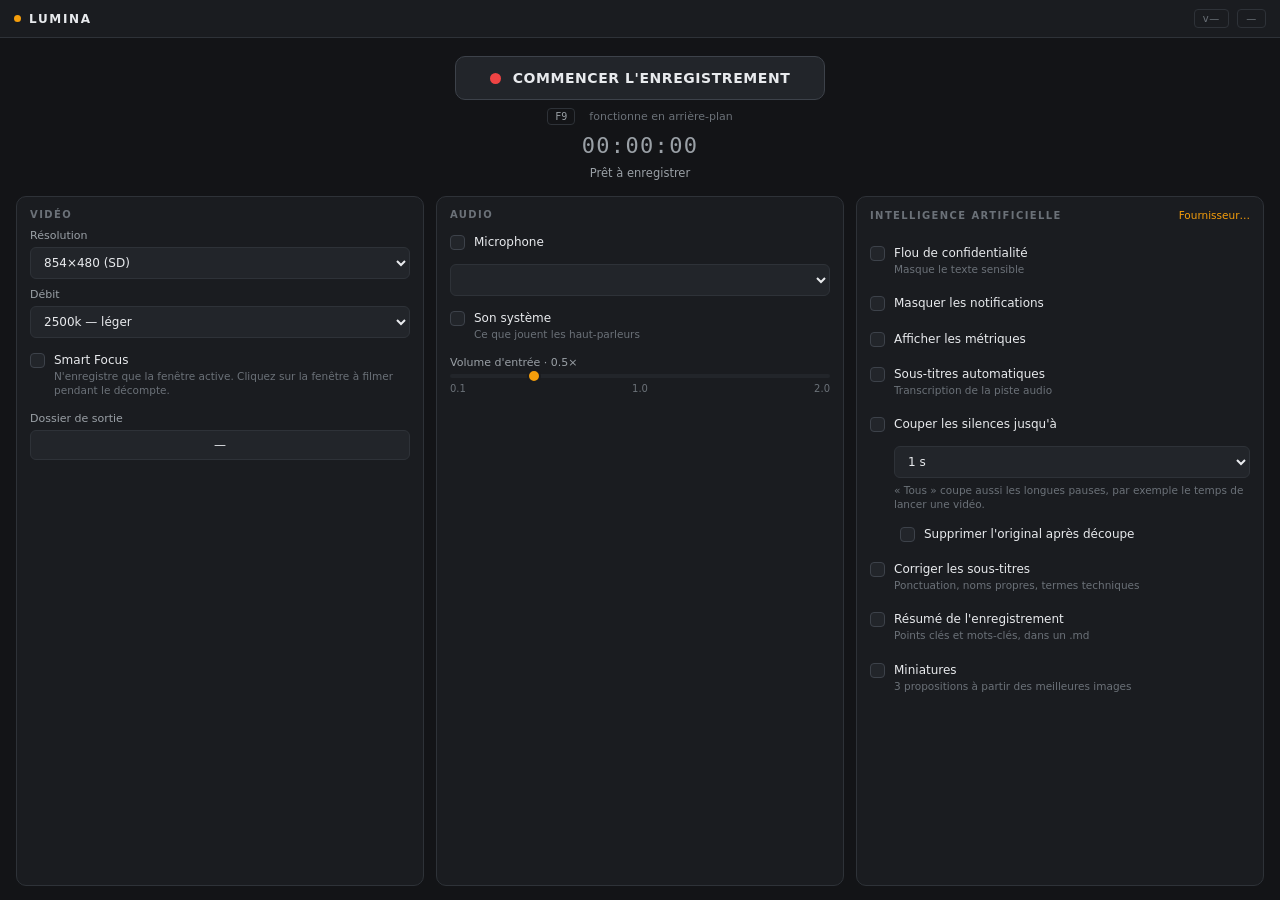
==== LuminaRecorder/src/webui/assets/index.html @ 6d6dc98b "feat: mise à jour automatique via les GitHub Releases Au démarrage, l'application interroge en arriè" ====
<!doctype html>
<html lang="fr">
<head>
<meta charset="utf-8">
<title>Lumina Recorder</title>
<link rel="stylesheet" href="style.css">
</head>
<body data-state="idle">

<!-- Fond animé : inspiré d'AeroShards, rendu en Canvas 2D. Gelé pendant
     l'enregistrement pour ne pas voler de cycles à la capture. -->
<canvas class="backdrop" id="backdrop" aria-hidden="true"></canvas>

<!-- Widget d'enregistrement : seule chose visible pendant la capture.
     Composition reprise de assets/Records_examples/record.webp —
     durée dominante, taille du fichier, format, arrêt, forme d'onde. -->
<div class="widget">
  <div class="widget-top">
    <span class="widget-state"><span class="dot"></span><span id="widget-label">Enregistrement</span></span>
    <span class="widget-size" id="widget-size">0 Mo</span>
  </div>

  <div class="widget-time">
    <span id="widget-timer">00:00</span><sup id="widget-hours"></sup>
  </div>

  <div class="widget-bottom">
    <span class="widget-format" id="widget-format">MP4</span>
    <div class="widget-actions">
      <button id="widget-stop" title="Arrêter (F9)" aria-label="Arrêter">
        <svg width="13" height="13" viewBox="0 0 12 12"><rect x="1.5" y="1.5" width="9" height="9" rx="1.5" fill="currentColor"/></svg>
      </button>
    </div>
  </div>

  <canvas class="widget-wave" id="widget-wave" width="600" height="72"></canvas>

  <!-- Décompte : recouvre le widget avant le début réel de la capture -->
  <div class="countdown" id="countdown"><span id="countdown-value">3</span></div>
</div>

<!-- La fenêtre garde sa barre de titre Windows (déplacement,
     redimensionnement, ancrage) : cet en-tête ne duplique pas ses
     boutons, il identifie seulement l'application. -->
<header class="titlebar">
  <div class="brand"><span class="brand-dot"></span>LUMINA</div>
  <div class="titlebar-spacer"></div>
  <!-- Version : simple mention en temps normal, pastille de mise à
       jour cliquable quand une release plus récente est publiée -->
  <button class="version-tag" id="version-tag" title="Version installée">v—</button>
  <span class="profile-tag" id="profile">—</span>
</header>

<section class="stage">
  <button class="record-btn" id="record">
    <span class="dot"></span>
    <span id="record-label">COMMENCER L'ENREGISTREMENT</span>
  </button>
  <div class="meta">
    <span class="hotkey-badge" id="hotkey">F9</span>
    <span id="hotkey-note">fonctionne en arrière-plan</span>
  </div>
  <div class="timer" id="timer">00:00:00</div>
  <div class="status" id="status">Prêt à enregistrer</div>
</section>

<div class="progress-wrap">
  <div class="progress-step" id="progress-step">Traitement…</div>
  <div class="progress-track"><div class="progress-bar" id="progress-bar"></div></div>
</div>

<div class="result" id="result">
  <span style="color:var(--ok)">✓</span>
  <span class="path" id="result-path"></span>
  <button class="btn-sub" style="width:auto;padding:4px 10px" id="open-folder">Ouvrir</button>
</div>

<main class="panels">

  <section class="panel">
    <h2>Vidéo</h2>
    <div class="field">
      <label for="resolution">Résolution</label>
      <select id="resolution">
        <option value="854x480">854×480 (SD)</option>
        <option value="1280x720">1280×720 (HD)</option>
        <option value="1920x1080">1920×1080 (Full HD)</option>
        <option value="2560x1440">2560×1440 (2K)</option>
        <option value="3840x2160">3840×2160 (4K)</option>
      </select>
    </div>
    <div class="field">
      <label for="bitrate">Débit</label>
      <select id="bitrate">
        <option value="2500k">2500k — léger</option>
        <option value="5000k">5000k — équilibré</option>
        <option value="8000k">8000k — élevé</option>
        <option value="15000k">15000k — maximal</option>
      </select>
    </div>

    <label class="check" id="wrap-smart-focus">
      <input type="checkbox" id="smart-focus">
      <span class="box"><svg viewBox="0 0 12 12"><path d="M1 6l3.5 3.5L11 2.5"/></svg></span>
      <span class="check-text">
        <span class="check-label">Smart Focus</span>
        <span class="check-hint">N'enregistre que la fenêtre active.
          Cliquez sur la fenêtre à filmer pendant le décompte.</span>
      </span>
    </label>

    <div class="field">
      <label>Dossier de sortie</label>
      <button class="btn-sub" id="folder" title="">—</button>
    </div>
  </section>

  <section class="panel">
    <h2>Audio</h2>

    <label class="check">
      <input type="checkbox" id="mic">
      <span class="box"><svg viewBox="0 0 12 12"><path d="M1 6l3.5 3.5L11 2.5"/></svg></span>
      <span class="check-text"><span class="check-label">Microphone</span></span>
    </label>

    <select id="device" aria-label="Microphone"></select>

    <label class="check" id="wrap-system-audio">
      <input type="checkbox" id="system-audio">
      <span class="box"><svg viewBox="0 0 12 12"><path d="M1 6l3.5 3.5L11 2.5"/></svg></span>
      <span class="check-text">
        <span class="check-label">Son système</span>
        <span class="check-hint">Ce que jouent les haut-parleurs</span>
      </span>
    </label>

    <div class="field">
      <label for="gain">Volume d'entrée · <span id="gain-value">0.5</span>×</label>
      <input type="range" id="gain" min="0.1" max="2" step="0.1" value="0.5">
      <div class="range-row"><span>0.1</span><span>1.0</span><span>2.0</span></div>
    </div>
  </section>

  <section class="panel">
    <div class="panel-head">
      <h2>Intelligence artificielle</h2>
      <button class="link-btn" id="open-ai-config">Fournisseur…</button>
    </div>
    <div class="provider-line" id="provider-line"></div>

    <label class="check" id="wrap-privacy_blur">
      <input type="checkbox" id="privacy_blur">
      <span class="box"><svg viewBox="0 0 12 12"><path d="M1 6l3.5 3.5L11 2.5"/></svg></span>
      <span class="check-text">
        <span class="check-label">Flou de confidentialité</span>
        <span class="check-hint" id="hint-privacy_blur">Masque le texte sensible</span>
      </span>
    </label>

    <label class="check">
      <input type="checkbox" id="clean_canvas">
      <span class="box"><svg viewBox="0 0 12 12"><path d="M1 6l3.5 3.5L11 2.5"/></svg></span>
      <span class="check-text">
        <span class="check-label">Masquer les notifications</span>
      </span>
    </label>

    <label class="check">
      <input type="checkbox" id="overlay">
      <span class="box"><svg viewBox="0 0 12 12"><path d="M1 6l3.5 3.5L11 2.5"/></svg></span>
      <span class="check-text">
        <span class="check-label">Afficher les métriques</span>
      </span>
    </label>

    <label class="check" id="wrap-subtitles">
      <input type="checkbox" id="subtitles">
      <span class="box"><svg viewBox="0 0 12 12"><path d="M1 6l3.5 3.5L11 2.5"/></svg></span>
      <span class="check-text">
        <span class="check-label">Sous-titres automatiques</span>
        <span class="check-hint" id="hint-subtitles">Transcription de la piste audio</span>
      </span>
    </label>

    <label class="check">
      <input type="checkbox" id="magic_cut">
      <span class="box"><svg viewBox="0 0 12 12"><path d="M1 6l3.5 3.5L11 2.5"/></svg></span>
      <span class="check-text">
        <span class="check-label">Couper les silences jusqu'à</span>
      </span>
    </label>

    <div class="indent field">
      <select id="magic_cut_max">
        <option>1 s</option><option>2 s</option><option>3 s</option>
        <option>5 s</option><option>10 s</option><option>30 s</option>
        <option>Tous</option>
      </select>
      <span class="check-hint">« Tous » coupe aussi les longues pauses,
        par exemple le temps de lancer une vidéo.</span>
    </div>

    <label class="check indent">
      <input type="checkbox" id="delete_original">
      <span class="box"><svg viewBox="0 0 12 12"><path d="M1 6l3.5 3.5L11 2.5"/></svg></span>
      <span class="check-text">
        <span class="check-label">Supprimer l'original après découpe</span>
      </span>
    </label>

    <label class="check" id="wrap-subtitle_fix">
      <input type="checkbox" id="subtitle_fix">
      <span class="box"><svg viewBox="0 0 12 12"><path d="M1 6l3.5 3.5L11 2.5"/></svg></span>
      <span class="check-text">
        <span class="check-label">Corriger les sous-titres</span>
        <span class="check-hint" id="hint-subtitle_fix">Ponctuation, noms propres, termes techniques</span>
      </span>
    </label>

    <label class="check" id="wrap-summary">
      <input type="checkbox" id="summary">
      <span class="box"><svg viewBox="0 0 12 12"><path d="M1 6l3.5 3.5L11 2.5"/></svg></span>
      <span class="check-text">
        <span class="check-label">Résumé de l'enregistrement</span>
        <span class="check-hint" id="hint-summary">Points clés et mots-clés, dans un .md</span>
      </span>
    </label>

    <label class="check">
      <input type="checkbox" id="thumbnails">
      <span class="box"><svg viewBox="0 0 12 12"><path d="M1 6l3.5 3.5L11 2.5"/></svg></span>
      <span class="check-text">
        <span class="check-label">Miniatures</span>
        <span class="check-hint">3 propositions à partir des meilleures images</span>
      </span>
    </label>
  </section>

</main>

<!-- Configuration du fournisseur IA -->
<div class="modal" id="ai-modal" hidden>
  <div class="modal-card">
    <div class="modal-head">
      <h3>Fournisseur d'intelligence artificielle</h3>
      <button class="modal-close" id="ai-close" aria-label="Fermer">✕</button>
    </div>

    <p class="modal-note" id="ai-privacy"></p>

    <div class="field">
      <label for="ai-provider">Fournisseur</label>
      <select id="ai-provider"></select>
    </div>

    <div class="field">
      <label for="ai-model">Modèle</label>
      <input type="text" id="ai-model" spellcheck="false" autocomplete="off">
      <span class="check-hint" id="ai-model-hint"></span>
    </div>

    <div class="field" id="ai-key-field">
      <label for="ai-key">Clé API</label>
      <input type="password" id="ai-key" spellcheck="false"
             autocomplete="off" placeholder="Collez votre clé">
      <span class="check-hint">Enregistrée dans le gestionnaire
        d'identifiants Windows, jamais dans un fichier.</span>
    </div>

    <div class="modal-actions">
      <span class="modal-status" id="ai-status"></span>
      <button class="btn-sub" id="ai-test">Tester</button>
      <button class="btn-primary" id="ai-save">Enregistrer</button>
    </div>
  </div>
</div>

<!-- Mise à jour disponible -->
<div class="modal" id="update-modal" hidden>
  <div class="modal-card">
    <div class="modal-head">
      <h3>Mise à jour <span id="update-version"></span></h3>
      <button class="modal-close" id="update-close" aria-label="Fermer">✕</button>
    </div>

    <p class="modal-note">Une nouvelle version de Lumina est disponible.
      Vos réglages et vos clés API seront conservés.</p>

    <div class="update-notes" id="update-notes" hidden></div>

    <div class="update-progress" id="update-progress" hidden>
      <div class="update-progress-track">
        <div class="update-progress-bar" id="update-progress-bar"></div>
      </div>
      <span class="update-progress-label" id="update-progress-label">0 %</span>
    </div>

    <div class="modal-actions">
      <span class="modal-status" id="update-status"></span>
      <button class="btn-sub" id="update-later">Plus tard</button>
      <button class="btn-primary" id="update-install">
        Installer <span id="update-size"></span>
      </button>
    </div>
  </div>
</div>

<script type="module" src="app.js"></script>
</body>
</html>
---- LuminaRecorder/src/webui/assets/style.css ----
/* Lumina Recorder — direction « studio professionnel sombre »
 *
 * Référence : DaVinci Resolve, Ableton Live. Un gris neutre et un seul
 * accent chaud, parce que l'application s'ouvre tous les jours : un
 * thème saturé fatigue là où un gris reste lisible.
 *
 * Contrainte de composition : l'écran cible fait 1366×768. Dense sans
 * être serré — pas de grands vides façon page d'accueil.
 */

:root {
  --bg-base: #131417;
  --bg-panel: #1A1C20;
  --bg-elevated: #22252A;
  --bg-hover: #2A2E34;
  --border: #2E3238;
  --border-bright: #3D424A;

  --text: #E8EAED;
  --text-dim: #9AA0A6;
  --text-faint: #6B7178;

  --accent: #F59E0B;
  --accent-soft: rgba(245, 158, 11, 0.14);
  --rec: #EF4444;
  --rec-soft: rgba(239, 68, 68, 0.16);
  --ok: #34D399;

  --radius: 10px;
  --radius-sm: 6px;
  --ease: cubic-bezier(0.4, 0, 0.2, 1);

  /* Police variable si présente, sinon repli système. Rien n'est
   * téléchargé : l'application doit fonctionner hors ligne. */
  --font: "Inter", "Segoe UI Variable Text", "Segoe UI", system-ui, sans-serif;
}

* { box-sizing: border-box; margin: 0; padding: 0; }

html, body {
  height: 100%;
  background: var(--bg-base);
  color: var(--text);
  font-family: var(--font);
  font-size: 13px;
  overflow: hidden;
  /* Une interface applicative ne se sélectionne pas au glissement */
  user-select: none;
  -webkit-user-select: none;
}

body {
  display: flex;
  flex-direction: column;
}

/* ---------- Fond animé ---------- */

.backdrop {
  position: fixed;
  inset: 0;
  width: 100%;
  height: 100%;
  z-index: 0;
  pointer-events: none;   /* ne doit jamais intercepter un clic */
}

/* Tout le contenu passe devant le fond */
.titlebar, .stage, .panels, .progress-wrap, .result {
  position: relative;
  z-index: 1;
}

/* Le widget d'enregistrement occupe toute la fenêtre : pas de fond
 * animé derrière, il serait invisible et coûterait des cycles pendant
 * la capture */
body.compact .backdrop { display: none; }

/* ---------- Barre de titre ---------- */

.titlebar {
  height: 38px;
  flex: none;
  display: flex;
  align-items: center;
  padding: 0 6px 0 14px;
  background: var(--bg-panel);
  border-bottom: 1px solid var(--border);
}

.brand {
  display: flex;
  align-items: center;
  gap: 8px;
  font-weight: 600;
  letter-spacing: 0.14em;
  font-size: 12px;
}

.brand-dot {
  width: 7px; height: 7px;
  border-radius: 50%;
  background: var(--accent);
}

.titlebar-spacer { flex: 1; }

.profile-tag {
  font-size: 10px;
  letter-spacing: 0.08em;
  color: var(--text-faint);
  padding: 3px 8px;
  border: 1px solid var(--border);
  border-radius: 4px;
  margin-right: 8px;
}

/* Version installée : simple mention. Quand une mise à jour est
   publiée, la pastille prend l'accent ambre et respire doucement —
   assez pour attirer l'œil, jamais au point de gêner. */
.version-tag {
  font-size: 10px;
  letter-spacing: 0.08em;
  color: var(--text-faint);
  padding: 3px 8px;
  border: 1px solid var(--border);
  border-radius: 4px;
  margin-right: 8px;
  background: none;
  font-family: inherit;
  cursor: default;
  transition: color 200ms var(--ease), border-color 200ms var(--ease),
              background 200ms var(--ease);
}

.version-tag.has-update {
  color: #0D0E11;
  background: var(--accent);
  border-color: var(--accent);
  font-weight: 600;
  cursor: pointer;
  animation: update-breathe 2.6s var(--ease) infinite;
}

.version-tag.has-update:hover {
  animation: none;
  filter: brightness(1.12);
}

@keyframes update-breathe {
  0%, 100% { box-shadow: 0 0 0 0 rgba(245, 158, 11, 0.35); }
  50%      { box-shadow: 0 0 0 5px rgba(245, 158, 11, 0); }
}

@media (prefers-reduced-motion: reduce) {
  .version-tag.has-update { animation: none; }
}

/* ---------- Boîte de dialogue de mise à jour ---------- */

/* Notes de version : bloc défilant, jamais plus d'un tiers d'écran */
.update-notes {
  margin: 10px 0 2px;
  padding: 10px 12px;
  max-height: 32vh;
  overflow-y: auto;
  font-size: 12px;
  line-height: 1.55;
  color: var(--text-dim);
  white-space: pre-wrap;
  background: rgba(255, 255, 255, 0.03);
  border: 1px solid var(--border);
  border-radius: 8px;
}

.update-progress {
  display: flex;
  align-items: center;
  gap: 10px;
  margin-top: 12px;
}

.update-progress-track {
  flex: 1;
  height: 6px;
  border-radius: 3px;
  background: rgba(255, 255, 255, 0.07);
  overflow: hidden;
}

.update-progress-bar {
  height: 100%;
  width: 0%;
  border-radius: 3px;
  background: var(--accent);
  transition: width 300ms var(--ease);
}

.update-progress-label {
  font-size: 11px;
  font-variant-numeric: tabular-nums;
  color: var(--text-dim);
  min-width: 38px;
  text-align: right;
}

/* ---------- Zone principale ---------- */

.stage {
  flex: none;
  display: grid;
  place-items: center;
  gap: 8px;
  padding: 18px 0 14px;
}

.record-btn {
  position: relative;
  display: flex;
  align-items: center;
  gap: 12px;
  padding: 13px 34px;
  background: var(--bg-elevated);
  border: 1px solid var(--border-bright);
  border-radius: var(--radius);
  color: var(--text);
  font-family: inherit;
  font-size: 14px;
  font-weight: 600;
  letter-spacing: 0.04em;
  cursor: pointer;
  /* transform et opacity uniquement : animer width/height forcerait un
   * recalcul de mise en page à chaque image */
  transition: transform 150ms var(--ease),
              background 150ms var(--ease),
              border-color 150ms var(--ease),
              box-shadow 150ms var(--ease);
}

.record-btn:hover:not(:disabled) {
  transform: translateY(-1px);
  background: var(--bg-hover);
  border-color: var(--accent);
  box-shadow: 0 6px 22px rgba(0, 0, 0, 0.45);
}

.record-btn:active:not(:disabled) { transform: translateY(0); }

.record-btn:disabled { opacity: 0.45; cursor: default; }

.record-btn .dot {
  width: 11px; height: 11px;
  border-radius: 50%;
  background: var(--rec);
  flex: none;
}

/* Pendant l'enregistrement : pulsation lente, pas clignotante */
body[data-state="recording"] .record-btn {
  background: var(--rec-soft);
  border-color: var(--rec);
}

body[data-state="recording"] .record-btn .dot {
  animation: pulse 2s var(--ease) infinite;
}

@keyframes pulse {
  0%, 100% { opacity: 1; transform: scale(1); }
  50%      { opacity: 0.45; transform: scale(0.82); }
}

body[data-state="pending"] .record-btn {
  border-color: var(--accent);
  background: var(--accent-soft);
}

.meta {
  display: flex;
  align-items: center;
  gap: 14px;
  color: var(--text-faint);
  font-size: 11px;
}

.hotkey-badge {
  padding: 2px 7px;
  border: 1px solid var(--border);
  border-radius: 4px;
  font-family: ui-monospace, "Cascadia Mono", Consolas, monospace;
  font-size: 10px;
  color: var(--text-dim);
}

.timer {
  font-family: ui-monospace, "Cascadia Mono", Consolas, monospace;
  font-size: 22px;
  font-weight: 300;
  letter-spacing: 0.06em;
  color: var(--text-dim);
  /* Chiffres de largeur fixe : sinon le compteur tressaute à chaque
   * seconde quand un 1 remplace un 8 */
  font-variant-numeric: tabular-nums;
  transition: color 200ms var(--ease);
}

body[data-state="recording"] .timer { color: var(--text); }

.status {
  min-height: 16px;
  font-size: 11.5px;
  color: var(--text-dim);
  text-align: center;
  padding: 0 20px;
}
.status.error { color: var(--rec); }
.status.ok { color: var(--ok); }

/* ---------- Panneaux de réglages ---------- */

.panels {
  flex: 1;
  display: grid;
  grid-template-columns: repeat(3, 1fr);
  gap: 12px;
  padding: 0 16px 14px;
  min-height: 0;
  overflow: hidden;
}

.panel {
  background: var(--bg-panel);
  border: 1px solid var(--border);
  border-radius: var(--radius);
  padding: 12px 13px;
  display: flex;
  flex-direction: column;
  gap: 9px;
  /* Chaque colonne defile pour elle-meme : sinon le panneau IA, plus
   * long que les autres, pousserait toute la grille hors de l'ecran */
  overflow-y: auto;
  min-height: 0;
  /* État de départ de l'animation d'entrée en cascade */
  opacity: 0;
  transform: translateY(10px);
  animation: rise 420ms var(--ease) forwards;
}

.panel:nth-child(1) { animation-delay: 40ms; }
.panel:nth-child(2) { animation-delay: 100ms; }
.panel:nth-child(3) { animation-delay: 160ms; }

@keyframes rise {
  to { opacity: 1; transform: translateY(0); }
}

.panel h2 {
  font-size: 10px;
  font-weight: 600;
  letter-spacing: 0.14em;
  color: var(--text-faint);
  text-transform: uppercase;
}

.field { display: flex; flex-direction: column; gap: 5px; }
.field label { font-size: 11px; color: var(--text-dim); }

select, .btn-sub {
  width: 100%;
  padding: 7px 9px;
  background: var(--bg-elevated);
  border: 1px solid var(--border);
  border-radius: var(--radius-sm);
  color: var(--text);
  font-family: inherit;
  font-size: 12px;
  cursor: pointer;
  transition: border-color 150ms var(--ease), background 150ms var(--ease);
}
select:hover, .btn-sub:hover {
  border-color: var(--border-bright);
  background: var(--bg-hover);
}
select:focus-visible, .btn-sub:focus-visible {
  outline: 2px solid var(--accent);
  outline-offset: 1px;
}
select:disabled { opacity: 0.4; cursor: default; }

/* ---------- Cases à cocher ---------- */

.check {
  display: flex;
  align-items: flex-start;
  gap: 9px;
  padding: 5px 6px;
  margin: 0 -6px;
  border-radius: var(--radius-sm);
  cursor: pointer;
  transition: background 130ms var(--ease);
}
.check:hover:not(.disabled) { background: var(--bg-elevated); }

.check.disabled { cursor: default; opacity: 0.42; }

.check input { position: absolute; opacity: 0; pointer-events: none; }

.box {
  flex: none;
  width: 15px; height: 15px;
  margin-top: 1px;
  border: 1.5px solid var(--border-bright);
  border-radius: 4px;
  background: var(--bg-elevated);
  display: grid;
  place-items: center;
  transition: background 140ms var(--ease), border-color 140ms var(--ease);
}

.box svg {
  width: 10px; height: 10px;
  stroke: var(--bg-base);
  stroke-width: 3.5;
  fill: none;
  opacity: 0;
  transform: scale(0.5);
  transition: opacity 140ms var(--ease), transform 140ms var(--ease);
}

.check input:checked + .box {
  background: var(--accent);
  border-color: var(--accent);
}
.check input:checked + .box svg { opacity: 1; transform: scale(1); }

.check-text { display: flex; flex-direction: column; gap: 1px; min-width: 0; }
.check-label { font-size: 12px; line-height: 1.35; }
.check-hint {
  font-size: 10.5px;
  color: var(--text-faint);
  line-height: 1.35;
}

.indent { margin-left: 24px; }

/* ---------- Curseur de volume ---------- */

input[type="range"] {
  width: 100%;
  height: 4px;
  appearance: none;
  background: var(--bg-elevated);
  border-radius: 2px;
  cursor: pointer;
}
input[type="range"]::-webkit-slider-thumb {
  appearance: none;
  width: 14px; height: 14px;
  border-radius: 50%;
  background: var(--accent);
  border: 2px solid var(--bg-panel);
  transition: transform 130ms var(--ease);
}
input[type="range"]:hover::-webkit-slider-thumb { transform: scale(1.2); }

.range-row {
  display: flex;
  justify-content: space-between;
  font-size: 10px;
  color: var(--text-faint);
}

/* ---------- Progression ---------- */

.progress-wrap {
  padding: 0 16px 12px;
  display: none;
  flex-direction: column;
  gap: 6px;
}
body[data-state="processing"] .progress-wrap { display: flex; }

.progress-track {
  height: 3px;
  background: var(--bg-elevated);
  border-radius: 2px;
  overflow: hidden;
}
.progress-bar {
  height: 100%;
  width: 0;
  background: var(--accent);
  border-radius: 2px;
  transition: width 300ms var(--ease);
}
.progress-step { font-size: 11px; color: var(--text-dim); }

/* ---------- Widget d'enregistrement ---------- */
/* Composition reprise de assets/Records_examples/record.webp : durée
 * dominante, taille du fichier, format, arrêt, forme d'onde en bas.
 * Une différence assumée : l'original est orange, mais le thème réserve
 * déjà le rouge à l'enregistrement et l'ambre aux actions. Garder les
 * deux codes couleur du thème plutôt qu'en introduire un troisième. */

body.compact { background: transparent; }
body.compact .titlebar,
body.compact .stage,
body.compact .panels,
body.compact .progress-wrap,
body.compact .result { display: none; }

.widget { display: none; }

body.compact .widget {
  position: relative;
  display: flex;
  flex-direction: column;
  height: 100%;
  padding: 11px 14px 0;
  background: #0D0E11;
  border: 1px solid var(--border-bright);
  border-radius: 14px;
  overflow: hidden;
}

.widget-top {
  display: flex;
  align-items: center;
  justify-content: space-between;
}

.widget-state {
  display: flex;
  align-items: center;
  gap: 7px;
  font-size: 12px;
  font-weight: 500;
  color: var(--text);
}

.widget .dot {
  width: 8px; height: 8px;
  border-radius: 50%;
  background: var(--rec);
  flex: none;
  animation: pulse 2s var(--ease) infinite;
}

.widget-size {
  padding: 2px 8px;
  border-radius: 5px;
  background: var(--rec);
  color: #fff;
  font-size: 10.5px;
  font-weight: 600;
  font-variant-numeric: tabular-nums;
}

.widget-time {
  margin-top: 1px;
  font-family: ui-monospace, "Cascadia Mono", Consolas, monospace;
  font-size: 40px;
  font-weight: 300;
  line-height: 1.06;
  letter-spacing: -0.01em;
  color: var(--text);
  font-variant-numeric: tabular-nums;
}

.widget-time sup {
  font-size: 15px;
  font-weight: 400;
  color: var(--text-dim);
  margin-left: 2px;
}

.widget-bottom {
  display: flex;
  align-items: flex-end;
  justify-content: space-between;
  margin-top: auto;
  padding-bottom: 9px;
}

.widget-format {
  font-size: 10.5px;
  font-weight: 600;
  letter-spacing: 0.1em;
  color: var(--text-faint);
}

.widget-actions { display: flex; gap: 8px; }

/* Fond sombre opaque et bordure claire : le bouton se détache de la
   bande d'onde rouge sur laquelle il repose. */
.widget-actions button {
  width: 34px; height: 34px;
  display: grid; place-items: center;
  border-radius: 50%;
  border: 1.5px solid rgba(255, 255, 255, 0.55);
  background: #0D0E11;
  color: #fff;
  cursor: pointer;
  transition: background 140ms var(--ease), border-color 140ms var(--ease),
              transform 140ms var(--ease);
}
/* Inversion au survol plutôt que passage au rouge : le bouton repose
   sur la bande rouge, il y disparaîtrait. */
.widget-actions button:hover {
  background: #fff;
  border-color: #fff;
  color: #0D0E11;
  transform: scale(1.06);
}
.widget-actions button:active { transform: scale(0.96); }

/* Forme d'onde : bande pleine en bas, comme le modèle.
   z-index 0 explicite : positionnée après .widget-bottom dans le
   document, elle recouvrait sinon le bouton d'arrêt d'un rectangle
   rouge opaque. Le clic passait (pointer-events: none) mais le bouton
   était invisible, donc introuvable. */
.widget-wave {
  position: absolute;
  z-index: 0;
  left: 10px; right: 10px; bottom: 10px;
  width: calc(100% - 20px);
  height: 36px;
  border-radius: 9px;
  background: var(--rec);
  pointer-events: none;
}

/* Le contenu du widget se pose au-dessus de la bande d'onde */
.widget-top,
.widget-time,
.widget-bottom { position: relative; z-index: 1; }

/* ---------- Décompte ---------- */

.countdown {
  position: absolute;
  inset: 0;
  display: none;
  place-items: center;
  background: #0D0E11;
  z-index: 2;
}
body[data-state="pending"] .countdown { display: grid; }

.countdown span {
  font-family: ui-monospace, "Cascadia Mono", Consolas, monospace;
  font-size: 62px;
  font-weight: 300;
  color: var(--text);
  font-variant-numeric: tabular-nums;
  /* Une pulsation par chiffre : l'animation est relancée en JS à chaque
   * changement, ce qui rend le rythme du décompte perceptible */
  animation: countdown-tick 900ms var(--ease);
}

@keyframes countdown-tick {
  0%   { opacity: 0; transform: scale(1.5); }
  22%  { opacity: 1; transform: scale(1); }
  100% { opacity: 0.75; transform: scale(1); }
}

/* ---------- Résultat ---------- */

.result {
  display: none;
  gap: 8px;
  align-items: center;
  padding: 9px 12px;
  margin: 0 16px 12px;
  background: var(--bg-panel);
  border: 1px solid var(--border);
  border-left: 2px solid var(--ok);
  border-radius: var(--radius-sm);
  font-size: 11.5px;
}
.result.visible { display: flex; }
.result .path {
  flex: 1;
  color: var(--text-dim);
  overflow: hidden;
  text-overflow: ellipsis;
  white-space: nowrap;
}

/* ---------- Configuration du fournisseur IA ---------- */

.panel-head {
  display: flex;
  align-items: baseline;
  justify-content: space-between;
  gap: 8px;
}

.link-btn {
  background: none;
  border: 0;
  padding: 0;
  color: var(--accent);
  font-family: inherit;
  font-size: 10.5px;
  cursor: pointer;
  border-bottom: 1px solid transparent;
  transition: border-color 130ms var(--ease);
}
.link-btn:hover { border-bottom-color: var(--accent); }

.provider-line {
  font-size: 10.5px;
  color: var(--text-faint);
  line-height: 1.4;
}
.provider-line .offsite { color: var(--accent); }

.modal {
  position: fixed;
  inset: 0;
  z-index: 10;
  display: grid;
  place-items: center;
  background: rgba(8, 9, 11, 0.72);
  animation: fade-in 160ms var(--ease);
}
.modal[hidden] { display: none; }

@keyframes fade-in { from { opacity: 0; } to { opacity: 1; } }

.modal-card {
  width: min(430px, calc(100vw - 40px));
  max-height: calc(100vh - 40px);
  overflow-y: auto;
  padding: 18px;
  display: flex;
  flex-direction: column;
  gap: 13px;
  background: var(--bg-panel);
  border: 1px solid var(--border-bright);
  border-radius: 12px;
  box-shadow: 0 18px 50px rgba(0, 0, 0, 0.55);
  animation: modal-rise 200ms var(--ease);
}

@keyframes modal-rise {
  from { opacity: 0; transform: translateY(12px) scale(0.98); }
  to   { opacity: 1; transform: none; }
}

.modal-head {
  display: flex;
  align-items: center;
  justify-content: space-between;
}
.modal-head h3 { font-size: 13px; font-weight: 600; }

.modal-close {
  background: none;
  border: 0;
  color: var(--text-dim);
  font-size: 13px;
  cursor: pointer;
  padding: 2px 5px;
  border-radius: 4px;
  transition: background 130ms var(--ease), color 130ms var(--ease);
}
.modal-close:hover { background: var(--bg-hover); color: var(--text); }

/* Avertissement de confidentialité : le résumé et la correction envoient
 * le contenu parlé de l'enregistrement au fournisseur choisi. */
.modal-note {
  font-size: 11px;
  line-height: 1.45;
  padding: 9px 11px;
  border-radius: var(--radius-sm);
  background: var(--bg-elevated);
  border-left: 2px solid var(--border-bright);
  color: var(--text-dim);
}
.modal-note.offsite {
  border-left-color: var(--accent);
  color: var(--text);
}
.modal-note.local { border-left-color: var(--ok); }

.modal input[type="text"],
.modal input[type="password"] {
  width: 100%;
  padding: 7px 9px;
  background: var(--bg-elevated);
  border: 1px solid var(--border);
  border-radius: var(--radius-sm);
  color: var(--text);
  font-family: ui-monospace, "Cascadia Mono", Consolas, monospace;
  font-size: 12px;
}
.modal input:focus-visible {
  outline: 2px solid var(--accent);
  outline-offset: 1px;
}

.modal-actions {
  display: flex;
  align-items: center;
  gap: 8px;
  margin-top: 2px;
}

.modal-status {
  flex: 1;
  font-size: 11px;
  color: var(--text-dim);
  min-height: 15px;
}
.modal-status.ok { color: var(--ok); }
.modal-status.error { color: var(--rec); }

.modal .btn-sub { width: auto; padding: 7px 14px; }

.btn-primary {
  padding: 7px 16px;
  background: var(--accent);
  border: 1px solid var(--accent);
  border-radius: var(--radius-sm);
  color: #17130A;
  font-family: inherit;
  font-size: 12px;
  font-weight: 600;
  cursor: pointer;
  transition: filter 140ms var(--ease), transform 140ms var(--ease);
}
.btn-primary:hover { filter: brightness(1.1); transform: translateY(-1px); }
.btn-primary:active { transform: none; }

/* ---------- Accessibilité ---------- */

/* Certains utilisateurs ont des troubles vestibulaires : l'animation
 * n'est pas une préférence esthétique pour eux. */
@media (prefers-reduced-motion: reduce) {
  *, *::before, *::after {
    animation-duration: 0.01ms !important;
    animation-iteration-count: 1 !important;
    transition-duration: 0.01ms !important;
  }
  .panel { opacity: 1; transform: none; }
}

/* ---------- Fenêtre réduite ---------- */
/* Le plancher de taille est fixé bas pour que le widget d'enregistrement
 * puisse être petit. La fenêtre pleine doit donc rester utilisable même
 * si l'utilisateur la réduit fortement : les colonnes s'empilent plutôt
 * que de se comprimer jusqu'à l'illisible. */

@media (max-width: 780px) {
  .panels { grid-template-columns: repeat(2, 1fr); }
}

@media (max-width: 520px) {
  .panels { grid-template-columns: 1fr; overflow-y: auto; }
  .panel { overflow: visible; }
  .stage { padding: 12px 0 10px; }
  .record-btn { padding: 11px 20px; font-size: 12px; }
  .timer { font-size: 18px; }
}

@media (max-height: 420px) {
  .stage { padding: 10px 0 8px; }
  .timer { font-size: 16px; }
  .meta { display: none; }
}

::-webkit-scrollbar { width: 9px; }
::-webkit-scrollbar-track { background: transparent; }
::-webkit-scrollbar-thumb {
  background: var(--border);
  border-radius: 5px;
  border: 2px solid var(--bg-base);
}
::-webkit-scrollbar-thumb:hover { background: var(--border-bright); }
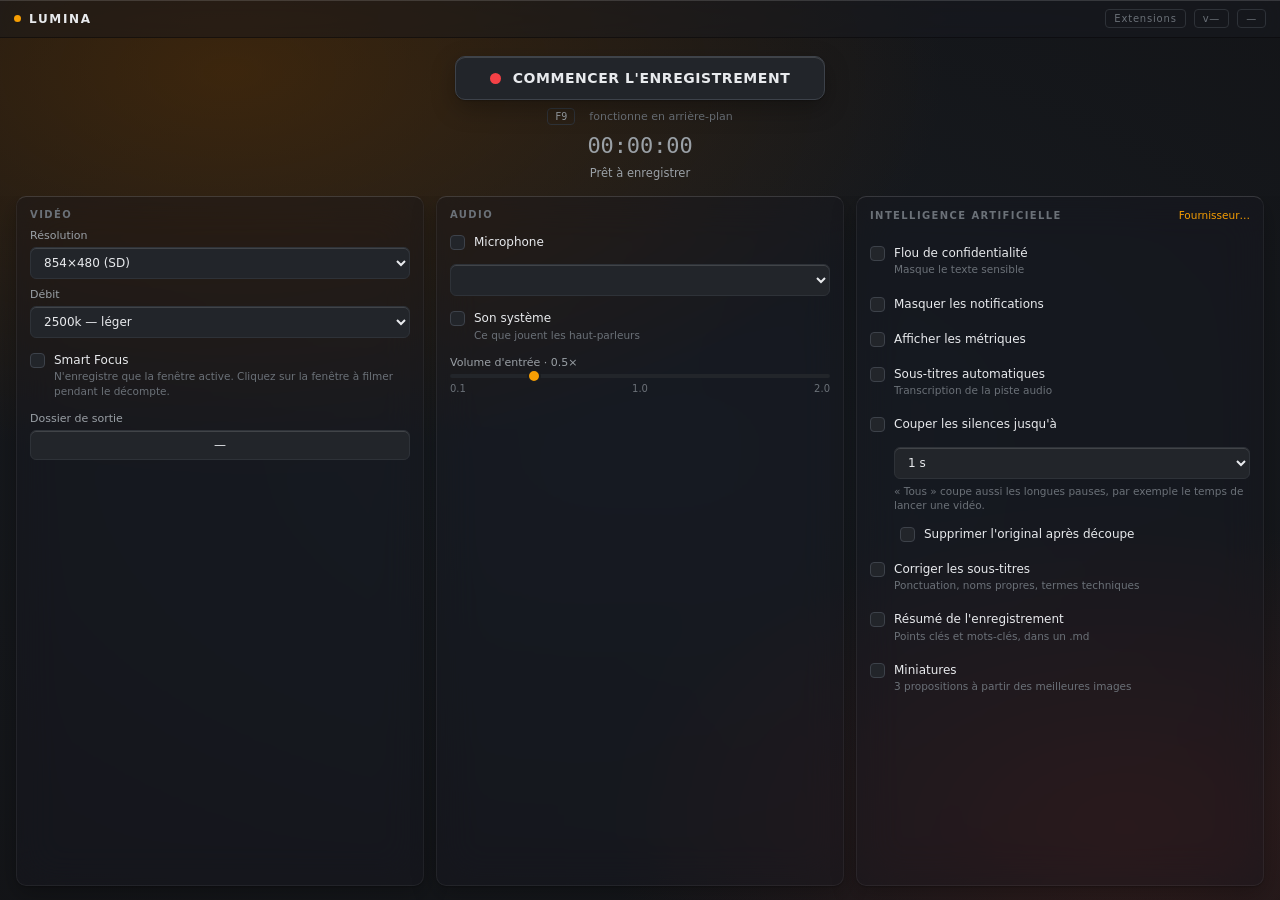
==== commit 9c089c53: "feat: panneau Extensions et activation des plugins Le pont expose get_plugins, set_plugin_actif et o" ====
--- a/LuminaRecorder/src/webui/assets/index.html
+++ b/LuminaRecorder/src/webui/assets/index.html
@@ -47,6 +47,7 @@
   <div class="titlebar-spacer"></div>
   <!-- Version : simple mention en temps normal, pastille de mise à
        jour cliquable quand une release plus récente est publiée -->
+  <button class="titlebar-action" id="open-plugins" title="Extensions et plugins">Extensions</button>
   <button class="version-tag" id="version-tag" title="Version installée">v—</button>
   <span class="profile-tag" id="profile">—</span>
 </header>
@@ -306,6 +307,28 @@
   </div>
 </div>
 
+<!-- Extensions et plugins -->
+<div class="modal" id="plugins-modal" hidden>
+  <div class="modal-card">
+    <div class="modal-head">
+      <h3>Extensions</h3>
+      <button class="modal-close" id="plugins-close" aria-label="Fermer">&#10005;</button>
+    </div>
+
+    <p class="modal-note">Les plugins ajoutent des fonctions à Lumina.
+      Ils s'exécutent avec les droits de l'application et voient l'image
+      de votre écran : n'activez que ceux dont vous connaissez
+      l'origine.</p>
+
+    <div class="plugin-list" id="plugin-list"></div>
+
+    <div class="modal-actions">
+      <span class="modal-status" id="plugins-status"></span>
+      <button class="btn-sub" id="plugins-folder">Ouvrir le dossier</button>
+    </div>
+  </div>
+</div>
+
 <script type="module" src="app.js"></script>
 </body>
 </html>
--- a/LuminaRecorder/src/webui/assets/style.css
+++ b/LuminaRecorder/src/webui/assets/style.css
@@ -9,6 +9,11 @@
  */
 
 :root {
+  /* --- Fonds ---
+   * Les surfaces ne sont plus des aplats : ce sont des matériaux
+   * translucides posés sur le fond animé. La couleur ne fait que
+   * teinter ce qui est flouté derrière (voir « Matériaux » plus bas).
+   */
   --bg-base: #131417;
   --bg-panel: #1A1C20;
   --bg-elevated: #22252A;
@@ -20,26 +25,92 @@
   --text-dim: #9AA0A6;
   --text-faint: #6B7178;
 
-  --accent: #F59E0B;
-  --accent-soft: rgba(245, 158, 11, 0.14);
-  --rec: #EF4444;
-  --rec-soft: rgba(239, 68, 68, 0.16);
-  --ok: #34D399;
+  /* --- Accents en oklch ---
+   * Même couleur perçue qu'avant (l'ambre #F59E0B, le rouge #EF4444),
+   * mais exprimée en luminosité/chroma/teinte : les états se dérivent
+   * en ne bougeant QUE la luminosité, donc sans dérive de teinte —
+   * impossible à garantir avec des hex choisis à la main.
+   */
+  --accent: oklch(76.9% 0.166 70.1);
+  --accent-hi: oklch(83% 0.166 70.1);      /* survol */
+  --accent-lo: oklch(70% 0.166 70.1);      /* pressé */
+  --accent-soft: oklch(76.9% 0.166 70.1 / 0.14);
+  --rec: oklch(64.5% 0.216 24.5);
+  --rec-hi: oklch(71% 0.216 24.5);
+  --rec-soft: oklch(64.5% 0.216 24.5 / 0.16);
+  --ok: oklch(78% 0.144 163);
 
   --radius: 10px;
   --radius-sm: 6px;
-  --ease: cubic-bezier(0.4, 0, 0.2, 1);
-
-  /* Police variable si présente, sinon repli système. Rien n'est
-   * téléchargé : l'application doit fonctionner hors ligne. */
-  --font: "Inter", "Segoe UI Variable Text", "Segoe UI", system-ui, sans-serif;
+
+  /* --- Mouvement ---
+   * Des ressorts, pas des courbes de durée fixe : c'est ce qui donne
+   * aux applications macOS leur sensation de matière. linear() permet
+   * d'échantillonner une vraie courbe de ressort sans aucune
+   * librairie — vérifié disponible dans WebView2 (Chromium 151).
+   *
+   * Règle de composition : le rebond n'apparaît QUE si un geste l'a
+   * précédé. Un panneau qui apparaît en fondu ne rebondit pas.
+   */
+
+  /* Amorti critique (ζ = 1) — aucun dépassement, arrivée douce.
+   * Le défaut de toute l'interface. */
+  --spring: linear(
+    0, 0.0009, 0.0062, 0.0176, 0.0353, 0.0591, 0.0885, 0.1229,
+    0.1616, 0.2039, 0.2492, 0.2967, 0.3459, 0.3962, 0.4471, 0.4981,
+    0.5488, 0.5988, 0.6478, 0.6954, 0.7415, 0.7858, 0.8281, 0.8683,
+    0.9063, 0.9419, 0.9752, 1.0061, 1.0346, 1.0607, 1
+  );
+  /* Léger dépassement (ζ ≈ 0.75) — réservé à ce qui suit une action
+   * de l'utilisateur : bascule du widget, ouverture d'une modale. */
+  --spring-bounce: linear(
+    0, 0.0135, 0.0492, 0.1006, 0.1624, 0.2306, 0.3018, 0.3736,
+    0.4441, 0.5119, 0.576, 0.6357, 0.6907, 0.7409, 0.7862, 0.8268,
+    0.8629, 0.8947, 0.9226, 0.9469, 0.9678, 0.9856, 1.0007, 1.0133,
+    1.0236, 1.0319, 1.0384, 1.0433, 1.0468, 1.049, 1.0501, 1.0503,
+    1.0497, 1.0485, 1.0468, 1.0447, 1.0423, 1.0397, 1.037, 1.0342,
+    1.0313, 1.0285, 1.0257, 1.023, 1.0204, 1.0179, 1.0156, 1.0134,
+    1.0113, 1.0094, 1.0077, 1.0061, 1.0047, 1.0034, 1.0022, 1.0012,
+    1.0004, 0.9997, 0.9992, 0.9989, 1
+  );
+  /* Propriétés non spatiales : couleur, opacité — pas de ressort */
+  --ease-out: cubic-bezier(0.32, 0.72, 0, 1);
+  --ease: cubic-bezier(0.32, 0.72, 0, 1);   /* compat : ancien nom */
+
+  /* Durées : la « réponse » du ressort, pas une durée d'animation */
+  --t-fast: 140ms;      /* pression, survol */
+  --t-base: 320ms;      /* transitions courantes */
+  --t-slow: 420ms;      /* changements d'état de la fenêtre */
+
+  /* --- Matériaux ---
+   * Trois poids hiérarchisés, comme chez Apple : plus une surface est
+   * grande et structurante, plus elle est épaisse.
+   */
+  --mat-thick: saturate(180%) blur(30px);   /* barre de titre, modales */
+  --mat-medium: saturate(160%) blur(20px);  /* panneaux */
+  --mat-thin: saturate(140%) blur(10px);    /* champs, puces */
+
+  /* Bord supérieur clair : la lumière qui accroche le matériau */
+  --edge-light: rgba(255, 255, 255, 0.14);
+
+  /* Ombres douces multi-couches, jamais une ombre unique et dure */
+  --shadow-panel: 0 1px 2px rgba(0, 0, 0, 0.24),
+                  0 8px 24px rgba(0, 0, 0, 0.28);
+  --shadow-modal: 0 2px 8px rgba(0, 0, 0, 0.32),
+                  0 24px 64px rgba(0, 0, 0, 0.48);
+
+  /* Police système en tête : elle embarque déjà les tables de crénage
+   * et l'ajustement optique. Rien n'est téléchargé — l'application
+   * doit fonctionner hors ligne. */
+  --font: "Segoe UI Variable Text", "Segoe UI", system-ui, sans-serif;
+  --font-display: "Segoe UI Variable Display", "Segoe UI",
+                  system-ui, sans-serif;
 }
 
 * { box-sizing: border-box; margin: 0; padding: 0; }
 
 html, body {
   height: 100%;
-  background: var(--bg-base);
   color: var(--text);
   font-family: var(--font);
   font-size: 13px;
@@ -49,9 +120,29 @@
   -webkit-user-select: none;
 }
 
+/* Le fond n'est pas un aplat : c'est une SOURCE LUMINEUSE.
+ *
+ * Sans lumière derrière lui, un matériau translucide ne se voit pas —
+ * mesuré : sur un fond quasi noir (3,3/255), le flou n'avait
+ * strictement rien à flouter et tout le travail de matériaux restait
+ * invisible. Deux halos chauds, décentrés et de tailles différentes,
+ * donnent au verre quelque chose à capter et créent la variation de
+ * luminosité qui révèle les surfaces posées dessus. */
 body {
   display: flex;
   flex-direction: column;
+  background:
+    radial-gradient(90% 70% at 18% 8%,
+      oklch(38% 0.09 62 / 0.5) 0%,
+      transparent 62%),
+    radial-gradient(70% 60% at 88% 92%,
+      oklch(34% 0.075 28 / 0.42) 0%,
+      transparent 58%),
+    radial-gradient(120% 100% at 50% 50%,
+      oklch(26% 0.02 250 / 0.5) 0%,
+      transparent 70%),
+    var(--bg-base);
+  background-attachment: fixed;
 }
 
 /* ---------- Fond animé ---------- */
@@ -78,14 +169,20 @@
 
 /* ---------- Barre de titre ---------- */
 
+/* Matériau épais : le fond animé passe dessous et se floute, au lieu
+ * d'être masqué par un aplat. Aucun trait de séparation dur — la
+ * démarcation vient du matériau lui-même et de son bord lumineux. */
 .titlebar {
   height: 38px;
   flex: none;
   display: flex;
   align-items: center;
   padding: 0 6px 0 14px;
-  background: var(--bg-panel);
-  border-bottom: 1px solid var(--border);
+  background: rgba(24, 26, 31, 0.55);
+  backdrop-filter: var(--mat-thick);
+  -webkit-backdrop-filter: var(--mat-thick);
+  border-bottom: 1px solid rgba(0, 0, 0, 0.4);
+  box-shadow: inset 0 1px 0 var(--edge-light);
 }
 
 .brand {
@@ -93,6 +190,8 @@
   align-items: center;
   gap: 8px;
   font-weight: 600;
+  /* Petite taille en capitales : le crénage s'ouvre pour rester
+   * lisible — l'inverse de ce qu'on fait sur un grand titre */
   letter-spacing: 0.14em;
   font-size: 12px;
 }
@@ -229,22 +328,35 @@
   font-weight: 600;
   letter-spacing: 0.04em;
   cursor: pointer;
+  backdrop-filter: var(--mat-thin);
+  -webkit-backdrop-filter: var(--mat-thin);
+  box-shadow: var(--shadow-panel), inset 0 1px 0 var(--edge-light);
   /* transform et opacity uniquement : animer width/height forcerait un
-   * recalcul de mise en page à chaque image */
-  transition: transform 150ms var(--ease),
-              background 150ms var(--ease),
-              border-color 150ms var(--ease),
-              box-shadow 150ms var(--ease);
+   * recalcul de mise en page à chaque image.
+   * Le déplacement suit un ressort, la couleur non : une couleur qui
+   * rebondit n'a aucun sens physique. */
+  transition: transform var(--t-base) var(--spring),
+              background var(--t-fast) var(--ease-out),
+              border-color var(--t-fast) var(--ease-out),
+              box-shadow var(--t-base) var(--ease-out);
 }
 
 .record-btn:hover:not(:disabled) {
   transform: translateY(-1px);
   background: var(--bg-hover);
   border-color: var(--accent);
-  box-shadow: 0 6px 22px rgba(0, 0, 0, 0.45);
-}
-
-.record-btn:active:not(:disabled) { transform: translateY(0); }
+  box-shadow: 0 8px 28px rgba(0, 0, 0, 0.5),
+              inset 0 1px 0 var(--edge-light);
+}
+
+/* Le retour naît à la PRESSION, pas au clic relâché : c'est ce qui
+ * fait la différence entre une interface qui répond et une qui subit.
+ * Transition très courte — au-delà de ~100 ms l'enfoncement se perçoit
+ * comme du retard. */
+.record-btn:active:not(:disabled) {
+  transform: scale(0.975);
+  transition-duration: 90ms;
+}
 
 .record-btn:disabled { opacity: 0.45; cursor: default; }
 
@@ -292,11 +404,16 @@
   color: var(--text-dim);
 }
 
+/* Crénage lié à la taille : à 22px le chrono est déjà grand, il se
+ * resserre légèrement. L'ancien +0.06em l'écartait — l'inverse de ce
+ * que demande un grand corps, et contradictoire avec le chrono 40px
+ * du widget qui, lui, était bien resserré. */
 .timer {
   font-family: ui-monospace, "Cascadia Mono", Consolas, monospace;
   font-size: 22px;
   font-weight: 300;
-  letter-spacing: 0.06em;
+  letter-spacing: -0.005em;
+  line-height: 1.15;
   color: var(--text-dim);
   /* Chiffres de largeur fixe : sinon le compteur tressaute à chaque
    * seconde quand un 1 remplace un 8 */
@@ -328,10 +445,17 @@
   overflow: hidden;
 }
 
+/* Matériau moyen : moins épais que la barre de titre et les modales,
+ * assez pour détacher la colonne du fond. Le bord clair en haut et
+ * l'ombre douce en dessous donnent l'épaisseur. */
 .panel {
-  background: var(--bg-panel);
-  border: 1px solid var(--border);
+  background: rgba(24, 26, 31, 0.46);
+  backdrop-filter: var(--mat-medium);
+  -webkit-backdrop-filter: var(--mat-medium);
+  border: 1px solid rgba(255, 255, 255, 0.06);
+  border-top-color: var(--edge-light);
   border-radius: var(--radius);
+  box-shadow: var(--shadow-panel);
   padding: 12px 13px;
   display: flex;
   flex-direction: column;
@@ -375,11 +499,21 @@
   font-family: inherit;
   font-size: 12px;
   cursor: pointer;
-  transition: border-color 150ms var(--ease), background 150ms var(--ease);
+  backdrop-filter: var(--mat-thin);
+  -webkit-backdrop-filter: var(--mat-thin);
+  box-shadow: inset 0 1px 0 var(--edge-light);
+  transition: border-color var(--t-fast) var(--ease-out),
+              background var(--t-fast) var(--ease-out),
+              transform var(--t-base) var(--spring);
 }
 select:hover, .btn-sub:hover {
   border-color: var(--border-bright);
   background: var(--bg-hover);
+}
+/* Réponse à la pression, pas au relâchement */
+select:active, .btn-sub:active {
+  transform: scale(0.98);
+  transition-duration: 90ms;
 }
 select:focus-visible, .btn-sub:focus-visible {
   outline: 2px solid var(--accent);
@@ -424,7 +558,8 @@
   fill: none;
   opacity: 0;
   transform: scale(0.5);
-  transition: opacity 140ms var(--ease), transform 140ms var(--ease);
+  transition: opacity 140ms var(--ease-out),
+              transform 300ms var(--spring-bounce);
 }
 
 .check input:checked + .box {
@@ -459,7 +594,7 @@
   border-radius: 50%;
   background: var(--accent);
   border: 2px solid var(--bg-panel);
-  transition: transform 130ms var(--ease);
+  transition: transform var(--t-base) var(--spring);
 }
 input[type="range"]:hover::-webkit-slider-thumb { transform: scale(1.2); }
 
@@ -508,6 +643,23 @@
 body.compact .panels,
 body.compact .progress-wrap,
 body.compact .result { display: none; }
+
+/* AUCUN matériau translucide en mode widget.
+ *
+ * Mesuré : avec un backdrop-filter actif quelque part dans la page —
+ * même sur la barre de titre, masquée ici — la fenêtre bascule dans un
+ * mode de composition où SetWindowDisplayAffinity(EXCLUDEFROMCAPTURE)
+ * ne l'exclut plus, et le widget se réincruste dans la vidéo (mesuré :
+ * 9,7 % de rouge dans le coin, contre 0,01 % sans flou).
+ *
+ * Le widget est opaque de toute façon : le flou n'y apporterait rien,
+ * et il coûterait du GPU pendant la capture. */
+body.compact *,
+body.compact *::before,
+body.compact *::after {
+  backdrop-filter: none !important;
+  -webkit-backdrop-filter: none !important;
+}
 
 .widget { display: none; }
 
@@ -556,13 +708,15 @@
   font-variant-numeric: tabular-nums;
 }
 
+/* Le plus grand corps de l'interface : crénage le plus serré,
+ * interlignage le plus court — les deux suivent la taille */
 .widget-time {
   margin-top: 1px;
   font-family: ui-monospace, "Cascadia Mono", Consolas, monospace;
   font-size: 40px;
   font-weight: 300;
-  line-height: 1.06;
-  letter-spacing: -0.01em;
+  line-height: 1.04;
+  letter-spacing: -0.02em;
   color: var(--text);
   font-variant-numeric: tabular-nums;
 }
@@ -601,8 +755,9 @@
   background: #0D0E11;
   color: #fff;
   cursor: pointer;
-  transition: background 140ms var(--ease), border-color 140ms var(--ease),
-              transform 140ms var(--ease);
+  transition: background var(--t-fast) var(--ease-out),
+              border-color var(--t-fast) var(--ease-out),
+              transform var(--t-base) var(--spring);
 }
 /* Inversion au survol plutôt que passage au rouge : le bouton repose
    sur la bande rouge, il y disparaîtrait. */
@@ -716,14 +871,18 @@
 }
 .provider-line .offsite { color: var(--accent); }
 
+/* Tâche modale : le voile assombrit ET recule l'arrière-plan, au lieu
+ * de simplement le noircir — la hiérarchie se lit dans la profondeur. */
 .modal {
   position: fixed;
   inset: 0;
   z-index: 10;
   display: grid;
   place-items: center;
-  background: rgba(8, 9, 11, 0.72);
-  animation: fade-in 160ms var(--ease);
+  background: rgba(8, 9, 11, 0.5);
+  backdrop-filter: blur(6px) saturate(120%);
+  -webkit-backdrop-filter: blur(6px) saturate(120%);
+  animation: fade-in 200ms var(--ease-out);
 }
 .modal[hidden] { display: none; }
 
@@ -737,16 +896,28 @@
   display: flex;
   flex-direction: column;
   gap: 13px;
-  background: var(--bg-panel);
-  border: 1px solid var(--border-bright);
+  /* Matériau épais : la boîte est une surface structurante posée
+   * au-dessus de tout le reste */
+  background: rgba(24, 26, 31, 0.66);
+  backdrop-filter: var(--mat-thick);
+  -webkit-backdrop-filter: var(--mat-thick);
+  border: 1px solid rgba(255, 255, 255, 0.08);
+  border-top-color: rgba(255, 255, 255, 0.14);
   border-radius: 12px;
-  box-shadow: 0 18px 50px rgba(0, 0, 0, 0.55);
-  animation: modal-rise 200ms var(--ease);
+  box-shadow: var(--shadow-modal);
+  /* Le matériau se « matérialise » : l'échelle et le flou arrivent
+   * ensemble, avec un léger dépassement — l'ouverture répond à un
+   * clic, elle a donc le droit de rebondir. */
+  animation: modal-rise 380ms var(--spring-bounce);
+  /* Ancré sur le déclencheur : la boîte grandit depuis le bouton qui
+   * l'a ouverte, au lieu de surgir du centre. app.js pose les
+   * variables au clic ; sans elles, le centre reste le repli. */
+  transform-origin: var(--origin-x, 50%) var(--origin-y, 50%);
 }
 
 @keyframes modal-rise {
-  from { opacity: 0; transform: translateY(12px) scale(0.98); }
-  to   { opacity: 1; transform: none; }
+  from { opacity: 0; transform: scale(0.92); }
+  to   { opacity: 1; transform: scale(1); }
 }
 
 .modal-head {
@@ -829,10 +1000,23 @@
   font-size: 12px;
   font-weight: 600;
   cursor: pointer;
-  transition: filter 140ms var(--ease), transform 140ms var(--ease);
-}
-.btn-primary:hover { filter: brightness(1.1); transform: translateY(-1px); }
-.btn-primary:active { transform: none; }
+  box-shadow: 0 1px 3px rgba(0, 0, 0, 0.3),
+              inset 0 1px 0 rgba(255, 255, 255, 0.18);
+  transition: background var(--t-fast) var(--ease-out),
+              transform var(--t-base) var(--spring);
+}
+/* La luminosité varie par la couleur, pas par un filtre : en oklch on
+ * ne bouge que la clarté, donc la teinte ne dérive pas */
+.btn-primary:hover {
+  background: var(--accent-hi);
+  border-color: var(--accent-hi);
+  transform: translateY(-1px);
+}
+.btn-primary:active {
+  background: var(--accent-lo);
+  transform: scale(0.97);
+  transition-duration: 90ms;
+}
 
 /* ---------- Accessibilité ---------- */
 
@@ -845,6 +1029,48 @@
     transition-duration: 0.01ms !important;
   }
   .panel { opacity: 1; transform: none; }
+  /* Mouvement réduit ne veut pas dire aucun retour : l'échelle
+   * disparaît, la couleur reste — elle ne provoque aucun trouble
+   * vestibulaire et porte l'essentiel de l'information. */
+  .record-btn:active:not(:disabled),
+  .btn-primary:active,
+  select:active, .btn-sub:active,
+  .widget-actions button:active { transform: none !important; }
+}
+
+/* Certains utilisateurs désactivent la transparence : le flou devient
+ * alors du bruit qui gêne la lecture. Les matériaux redeviennent des
+ * surfaces pleines — la hiérarchie passe par la couleur et la bordure. */
+@media (prefers-reduced-transparency: reduce) {
+  .titlebar, .panel, .modal-card, .record-btn, select, .btn-sub {
+    backdrop-filter: none;
+    -webkit-backdrop-filter: none;
+  }
+  .titlebar { background: var(--bg-panel); }
+  .panel { background: var(--bg-panel); }
+  .modal-card { background: var(--bg-panel); }
+  .record-btn, select, .btn-sub { background: var(--bg-elevated); }
+  .modal {
+    background: rgba(8, 9, 11, 0.88);
+    backdrop-filter: none;
+    -webkit-backdrop-filter: none;
+  }
+  .backdrop { display: none; }
+}
+
+/* Contraste renforcé : fonds quasi opaques et bordures affirmées */
+@media (prefers-contrast: more) {
+  .titlebar, .panel, .modal-card {
+    background: #0F1013;
+    backdrop-filter: none;
+    -webkit-backdrop-filter: none;
+    border-color: var(--text-faint);
+  }
+  .record-btn, select, .btn-sub {
+    background: #191B1F;
+    border-color: var(--text-dim);
+  }
+  .backdrop { display: none; }
 }
 
 /* ---------- Fenêtre réduite ---------- */
@@ -879,3 +1105,78 @@
   border: 2px solid var(--bg-base);
 }
 ::-webkit-scrollbar-thumb:hover { background: var(--border-bright); }
+
+/* ---------- Extensions et plugins ---------- */
+
+.titlebar-action {
+  font-size: 10px;
+  letter-spacing: 0.08em;
+  color: var(--text-faint);
+  padding: 3px 8px;
+  margin-right: 8px;
+  background: none;
+  border: 1px solid var(--border);
+  border-radius: 4px;
+  font-family: inherit;
+  cursor: pointer;
+  transition: color var(--t-fast) var(--ease-out),
+              border-color var(--t-fast) var(--ease-out),
+              transform var(--t-base) var(--spring);
+}
+
+.titlebar-action:hover {
+  color: var(--text);
+  border-color: var(--border-bright);
+}
+
+.titlebar-action:active {
+  transform: scale(0.96);
+  transition-duration: 90ms;
+}
+
+.plugin-list {
+  display: flex;
+  flex-direction: column;
+  gap: 6px;
+  max-height: 40vh;
+  overflow-y: auto;
+}
+
+.plugin-item {
+  display: flex;
+  align-items: center;
+  justify-content: space-between;
+  gap: 12px;
+  padding: 9px 11px;
+  border-radius: var(--radius-sm);
+  background: rgba(255, 255, 255, 0.03);
+  border: 1px solid var(--border);
+}
+
+/* Un plugin refusé garde sa place : sa bordure rouge et son message
+   disent pourquoi, plutôt que de le faire disparaître sans explication */
+.plugin-item.plugin-erreur { border-color: var(--rec); }
+
+.plugin-info { min-width: 0; }
+
+.plugin-nom {
+  font-size: 12px;
+  font-weight: 600;
+}
+
+.plugin-detail {
+  font-size: 11px;
+  line-height: 1.45;
+  color: var(--text-dim);
+  margin-top: 2px;
+}
+
+.plugin-erreur .plugin-detail { color: var(--rec); }
+
+.plugin-vide {
+  font-size: 12px;
+  line-height: 1.5;
+  color: var(--text-dim);
+  text-align: center;
+  padding: 20px 8px;
+}
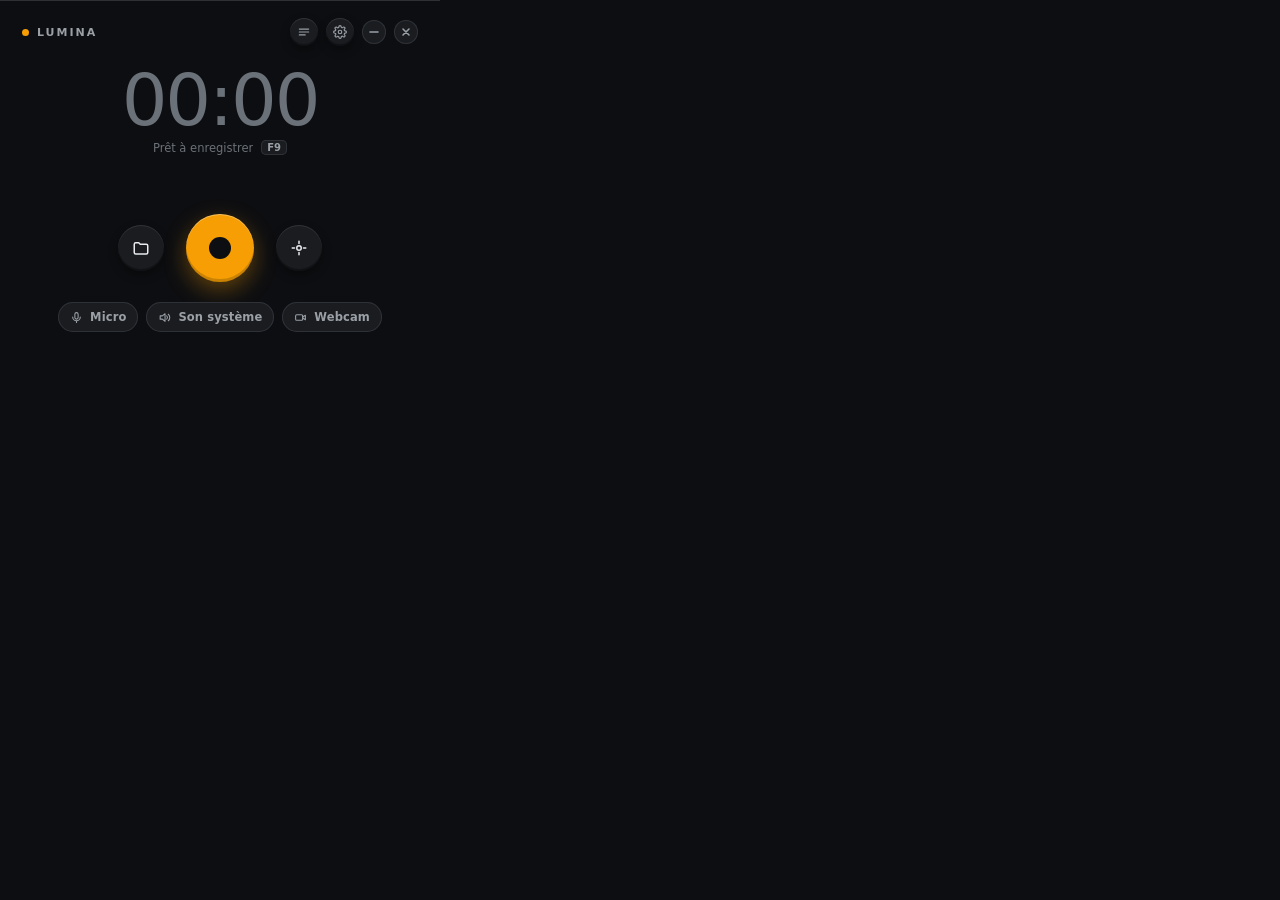
==== commit fa0d50a7: "feat: page capsule — repos, commandes, pastilles, ossature des états et feuilles Co-Authored-By: Cla" ====
--- a/LuminaRecorder/src/webui/assets/index.html
+++ b/LuminaRecorder/src/webui/assets/index.html
@@ -7,324 +7,253 @@
 </head>
 <body data-state="idle">
 
-<!-- Fond animé : inspiré d'AeroShards, rendu en Canvas 2D. Gelé pendant
-     l'enregistrement pour ne pas voler de cycles à la capture. -->
-<canvas class="backdrop" id="backdrop" aria-hidden="true"></canvas>
-
-<!-- Widget d'enregistrement : seule chose visible pendant la capture.
-     Composition reprise de assets/Records_examples/record.webp —
-     durée dominante, taille du fichier, format, arrêt, forme d'onde. -->
-<div class="widget">
-  <div class="widget-top">
-    <span class="widget-state"><span class="dot"></span><span id="widget-label">Enregistrement</span></span>
-    <span class="widget-size" id="widget-size">0 Mo</span>
-  </div>
-
-  <div class="widget-time">
-    <span id="widget-timer">00:00</span><sup id="widget-hours"></sup>
-  </div>
-
-  <div class="widget-bottom">
-    <span class="widget-format" id="widget-format">MP4</span>
-    <div class="widget-actions">
-      <button id="widget-stop" title="Arrêter (F9)" aria-label="Arrêter">
-        <svg width="13" height="13" viewBox="0 0 12 12"><rect x="1.5" y="1.5" width="9" height="9" rx="1.5" fill="currentColor"/></svg>
+<!-- ============ CAPSULE (repos, décompte, traitement) ============ -->
+<div class="capsule" id="capsule">
+
+  <!-- En-tête : marque, pastille de mise à jour, boutons. Tout ce qui
+       n'est pas un bouton est zone de saisie : sans cadre Windows, c'est
+       la seule façon de déplacer la fenêtre (classe écoutée par pywebview). -->
+  <header class="entete">
+    <div class="marque pywebview-drag-region"><span class="marque-point"></span>LUMINA</div>
+    <div class="entete-saisie pywebview-drag-region"></div>
+    <button class="pastille-maj" id="update-pill" hidden title="Une mise à jour est prête"></button>
+    <button class="rond rond-28" id="open-extensions" title="Extensions" aria-label="Extensions">
+      <svg width="14" height="14" viewBox="0 0 24 24" fill="none" stroke="currentColor" stroke-width="2" stroke-linecap="round" stroke-linejoin="round"><path d="M4 7h16M4 12h16M4 17h10"/></svg>
+    </button>
+    <button class="rond rond-28" id="open-settings" title="Réglages" aria-label="Réglages">
+      <svg width="14" height="14" viewBox="0 0 24 24" fill="none" stroke="currentColor" stroke-width="2" stroke-linecap="round" stroke-linejoin="round"><circle cx="12" cy="12" r="3"/><path d="M19.4 15a1.7 1.7 0 0 0 .3 1.8l.1.1a2 2 0 1 1-2.8 2.8l-.1-.1a1.7 1.7 0 0 0-1.8-.3 1.7 1.7 0 0 0-1 1.5V21a2 2 0 1 1-4 0v-.1a1.7 1.7 0 0 0-1.1-1.5 1.7 1.7 0 0 0-1.8.3l-.1.1a2 2 0 1 1-2.8-2.8l.1-.1a1.7 1.7 0 0 0 .3-1.8 1.7 1.7 0 0 0-1.5-1H3a2 2 0 1 1 0-4h.1a1.7 1.7 0 0 0 1.5-1.1 1.7 1.7 0 0 0-.3-1.8l-.1-.1a2 2 0 1 1 2.8-2.8l.1.1a1.7 1.7 0 0 0 1.8.3H9a1.7 1.7 0 0 0 1-1.5V3a2 2 0 1 1 4 0v.1a1.7 1.7 0 0 0 1 1.5 1.7 1.7 0 0 0 1.8-.3l.1-.1a2 2 0 1 1 2.8 2.8l-.1.1a1.7 1.7 0 0 0-.3 1.8V9a1.7 1.7 0 0 0 1.5 1H21a2 2 0 1 1 0 4h-.1a1.7 1.7 0 0 0-1.5 1z"/></svg>
+    </button>
+    <!-- Réduire et Fermer : ajoutés à la maquette, une fenêtre sans
+         cadre n'a plus ceux de Windows -->
+    <button class="rond rond-24 fenetre" id="minimize" title="Réduire" aria-label="Réduire">
+      <svg width="10" height="10" viewBox="0 0 10 10"><path d="M1 5h8" stroke="currentColor" stroke-width="1.6" stroke-linecap="round"/></svg>
+    </button>
+    <button class="rond rond-24 fenetre" id="close" title="Fermer" aria-label="Fermer">
+      <svg width="10" height="10" viewBox="0 0 10 10"><path d="M2 2l6 6M8 2l-6 6" stroke="currentColor" stroke-width="1.6" stroke-linecap="round"/></svg>
+    </button>
+  </header>
+
+  <!-- Scène : chrono géant et statut (repos, traitement) -->
+  <section class="scene pywebview-drag-region">
+    <div class="chrono" id="timer">00:00</div>
+    <div class="statut-ligne">
+      <span class="statut" id="status">Prêt à enregistrer</span>
+      <span class="puce-touche" id="hotkey">F9</span>
+    </div>
+  </section>
+
+  <!-- Décompte : anneau à la place du chrono -->
+  <section class="decompte" id="countdown">
+    <div class="anneau"><span id="countdown-value">3</span></div>
+    <div class="decompte-texte">La capture commence</div>
+  </section>
+
+  <!-- Onde au repos, ou progression pendant le traitement -->
+  <div class="onde-repos" id="onde-repos" aria-hidden="true"></div>
+  <div class="progression" id="progress">
+    <div class="progression-etape" id="progress-step">Traitement…</div>
+    <div class="progression-piste"><div class="progression-barre" id="progress-bar"></div></div>
+  </div>
+
+  <!-- Commandes -->
+  <div class="commandes">
+    <button class="rond rond-46" id="open-folder" title="Ouvrir le dossier des vidéos" aria-label="Ouvrir le dossier des vidéos">
+      <svg width="18" height="18" viewBox="0 0 24 24" fill="none" stroke="currentColor" stroke-width="2" stroke-linecap="round" stroke-linejoin="round"><path d="M3 7a2 2 0 0 1 2-2h4l2 2h8a2 2 0 0 1 2 2v9a2 2 0 0 1-2 2H5a2 2 0 0 1-2-2z"/></svg>
+    </button>
+    <button class="rec" id="record" title="Commencer l'enregistrement (F9)" aria-label="Commencer l'enregistrement"><span class="rec-coeur"></span></button>
+    <button class="rond rond-46 bascule" id="smart-focus-btn" title="Smart Focus : n'enregistre que la fenêtre active" aria-label="Smart Focus" aria-pressed="false">
+      <svg width="18" height="18" viewBox="0 0 24 24" fill="none" stroke="currentColor" stroke-width="2" stroke-linecap="round" stroke-linejoin="round"><circle cx="12" cy="12" r="3"/><path d="M12 3v3M12 18v3M3 12h3M18 12h3"/></svg>
+    </button>
+  </div>
+
+  <!-- Pastilles : bascules rapides -->
+  <div class="pastilles">
+    <button class="pastille" id="pill-mic" aria-pressed="false">
+      <svg width="13" height="13" viewBox="0 0 24 24" fill="none" stroke="currentColor" stroke-width="2" stroke-linecap="round" stroke-linejoin="round"><rect x="9" y="3" width="6" height="12" rx="3"/><path d="M5 11a7 7 0 0 0 14 0M12 18v3"/></svg>Micro
+    </button>
+    <button class="pastille" id="pill-system" aria-pressed="false">
+      <svg width="13" height="13" viewBox="0 0 24 24" fill="none" stroke="currentColor" stroke-width="2" stroke-linecap="round" stroke-linejoin="round"><path d="M4 9v6h4l5 4V5L8 9zM16 9a4 4 0 0 1 0 6M19 6a8 8 0 0 1 0 12"/></svg>Son système
+    </button>
+    <button class="pastille" id="pill-webcam" aria-pressed="false">
+      <svg width="13" height="13" viewBox="0 0 24 24" fill="none" stroke="currentColor" stroke-width="2" stroke-linecap="round" stroke-linejoin="round"><rect x="3" y="7" width="13" height="10" rx="2"/><path d="M16 11l5-3v8l-5-3z"/></svg>Webcam
+    </button>
+  </div>
+
+  <!-- Pied du décompte -->
+  <div class="decompte-pied">
+    <span id="countdown-webcam"><span class="point-ok"></span>Webcam prête</span>
+    <span id="countdown-format">1280×720 · 30 im/s · MP4</span>
+  </div>
+
+  <!-- ============ FEUILLES ============ -->
+  <div class="voile" id="voile" hidden></div>
+
+  <section class="feuille" id="sheet-settings" hidden>
+    <div class="poignee pywebview-drag-region"><span></span></div>
+    <div class="feuille-entete">
+      <h3>Réglages</h3>
+      <nav class="onglets" id="onglets">
+        <button data-tab="capture" class="actif">Capture</button>
+        <button data-tab="audio">Audio</button>
+        <button data-tab="webcam">Webcam</button>
+        <button data-tab="ia">IA</button>
+      </nav>
+    </div>
+    <div class="feuille-corps">
+
+      <div class="onglet" id="tab-capture">
+        <div class="ligne"><span class="lib">Résolution</span>
+          <select id="resolution">
+            <option value="854x480">854×480</option><option value="1280x720">1280×720</option>
+            <option value="1920x1080">1920×1080</option><option value="2560x1440">2560×1440</option>
+            <option value="3840x2160">3840×2160</option>
+          </select></div>
+        <div class="ligne"><span class="lib">Débit</span>
+          <select id="bitrate">
+            <option value="2500k">2500k — léger</option><option value="5000k">5000k — équilibré</option>
+            <option value="8000k">8000k — élevé</option><option value="15000k">15000k — maximal</option>
+          </select></div>
+        <div class="ligne"><span class="lib">Smart Focus<span class="sous" id="smart-focus-hint">N'enregistre que la fenêtre active</span></span>
+          <label class="inter"><input type="checkbox" id="smart-focus"><span></span></label></div>
+        <div class="ligne"><span class="lib">Dossier de sortie</span>
+          <button class="liste" id="folder" title="">—</button></div>
+        <div class="ligne"><span class="lib">Raccourci<span class="sous" id="hotkey-note">fonctionne en arrière-plan</span></span>
+          <span class="puce-touche" id="hotkey-settings">F9</span></div>
+      </div>
+
+      <div class="onglet" id="tab-audio" hidden>
+        <div class="ligne"><span class="lib">Microphone</span>
+          <label class="inter"><input type="checkbox" id="mic"><span></span></label></div>
+        <div class="ligne"><span class="lib">Entrée</span>
+          <select id="device" aria-label="Microphone"></select></div>
+        <div class="ligne"><span class="lib">Son système<span class="sous" id="system-audio-hint">Ce que jouent les haut-parleurs</span></span>
+          <label class="inter"><input type="checkbox" id="system-audio"><span></span></label></div>
+        <div class="ligne"><span class="lib">Volume d'entrée · <span id="gain-value">0.5</span>×</span>
+          <input type="range" id="gain" min="0.1" max="2" step="0.1" value="0.5"></div>
+      </div>
+
+      <div class="onglet" id="tab-webcam" hidden>
+        <div class="ligne"><span class="lib">Incruster mon visage<span class="sous" id="webcam-hint">Désactivé par défaut, jamais sans votre choix</span></span>
+          <label class="inter"><input type="checkbox" id="webcam-enabled"><span></span></label></div>
+        <div class="ligne"><span class="lib">Caméra</span>
+          <select id="webcam-device"></select></div>
+        <div class="ligne"><span class="lib">Forme</span>
+          <div class="seg" id="webcam-forme">
+            <button data-value="rond" title="Rond"><svg width="14" height="14" viewBox="0 0 24 24" fill="none" stroke="currentColor" stroke-width="2.2"><circle cx="12" cy="12" r="8"/></svg></button>
+            <button data-value="carre_arrondi" title="Carré arrondi"><svg width="14" height="14" viewBox="0 0 24 24" fill="none" stroke="currentColor" stroke-width="2.2"><rect x="4" y="4" width="16" height="16" rx="5"/></svg></button>
+            <button data-value="carre" title="Carré"><svg width="14" height="14" viewBox="0 0 24 24" fill="none" stroke="currentColor" stroke-width="2.2"><rect x="4" y="4" width="16" height="16" rx="1"/></svg></button>
+          </div></div>
+        <div class="ligne"><span class="lib">Coin</span>
+          <div class="coins" id="webcam-coin">
+            <button data-value="haut-gauche" title="Haut gauche"></button><button data-value="haut-droite" title="Haut droite"></button>
+            <button data-value="bas-gauche" title="Bas gauche"></button><button data-value="bas-droite" title="Bas droite"></button>
+          </div></div>
+        <div class="ligne"><span class="lib">Taille</span>
+          <div class="seg" id="webcam-taille">
+            <button data-value="petite">Petite</button><button data-value="moyenne">Moyenne</button><button data-value="grande">Grande</button>
+          </div></div>
+        <div class="ligne haute">
+          <span class="lib avec-inter">Miroir <label class="inter"><input type="checkbox" id="webcam-miroir"><span></span></label></span>
+          <span class="tester">
+            <button class="bouton" id="webcam-test">
+              <svg width="13" height="13" viewBox="0 0 24 24" fill="none" stroke="currentColor" stroke-width="2" stroke-linecap="round" stroke-linejoin="round"><rect x="3" y="7" width="13" height="10" rx="2"/><path d="M16 11l5-3v8l-5-3z"/></svg>Tester
+            </button>
+            <span class="apercu forme-rond" id="webcam-preview" title="Aperçu 2 s, dans la forme choisie"></span>
+          </span>
+        </div>
+      </div>
+
+      <div class="onglet" id="tab-ia" hidden>
+        <div class="ligne"><span class="lib">Fournisseur<span class="sous" id="provider-line"></span></span>
+          <button class="bouton" id="open-ai-config">Configurer…</button></div>
+        <div class="avertissement" id="charge-warning" hidden></div>
+        <div class="ligne" id="wrap-privacy_blur"><span class="lib">Flou de confidentialité<span class="sous" id="hint-privacy_blur">Masque le texte sensible</span></span>
+          <label class="inter"><input type="checkbox" id="privacy_blur"><span></span></label></div>
+        <div class="ligne"><span class="lib">Masquer les notifications</span>
+          <label class="inter"><input type="checkbox" id="clean_canvas"><span></span></label></div>
+        <div class="ligne"><span class="lib">Afficher les métriques</span>
+          <label class="inter"><input type="checkbox" id="overlay"><span></span></label></div>
+        <div class="ligne" id="wrap-subtitles"><span class="lib">Sous-titres automatiques<span class="sous" id="hint-subtitles">Transcription de la piste audio</span></span>
+          <label class="inter"><input type="checkbox" id="subtitles"><span></span></label></div>
+        <div class="ligne"><span class="lib">Couper les silences jusqu'à</span>
+          <span class="avec-inter"><select id="magic_cut_max" class="court">
+            <option>1 s</option><option>2 s</option><option>3 s</option><option>5 s</option>
+            <option>10 s</option><option>30 s</option><option>Tous</option></select>
+          <label class="inter"><input type="checkbox" id="magic_cut"><span></span></label></span></div>
+        <div class="ligne retrait"><span class="lib">Supprimer l'original après découpe</span>
+          <label class="inter"><input type="checkbox" id="delete_original"><span></span></label></div>
+        <div class="ligne" id="wrap-subtitle_fix"><span class="lib">Corriger les sous-titres<span class="sous" id="hint-subtitle_fix">Ponctuation, noms propres, termes techniques</span></span>
+          <label class="inter"><input type="checkbox" id="subtitle_fix"><span></span></label></div>
+        <div class="ligne" id="wrap-summary"><span class="lib">Résumé de l'enregistrement<span class="sous" id="hint-summary">Points clés et mots-clés, dans un .md</span></span>
+          <label class="inter"><input type="checkbox" id="summary"><span></span></label></div>
+        <div class="ligne"><span class="lib">Miniatures<span class="sous">3 propositions à partir des meilleures images</span></span>
+          <label class="inter"><input type="checkbox" id="thumbnails"><span></span></label></div>
+      </div>
+
+    </div>
+    <div class="feuille-pied"><span id="version-tag">v—</span><span id="profile"></span></div>
+  </section>
+
+  <section class="feuille" id="sheet-extensions" hidden>
+    <div class="poignee pywebview-drag-region"><span></span></div>
+    <div class="feuille-entete"><h3>Extensions</h3><button class="feuille-fermer" aria-label="Fermer">✕</button></div>
+    <div class="feuille-corps">
+      <div class="titre">FONCTIONS OFFICIELLES</div>
+      <p class="note">Trop lourdes pour être livrées avec l'application, elles s'installent ici à la demande. Rien n'est téléchargé sans que vous l'ayez demandé.</p>
+      <div class="plugin-list" id="extension-list"></div>
+      <div class="titre">PLUGINS</div>
+      <p class="note">Les plugins s'exécutent avec les droits de l'application et voient l'image de votre écran : n'activez que ceux dont vous connaissez l'origine.</p>
+      <div class="plugin-list" id="plugin-list"></div>
+      <div class="actions"><span class="etat-action" id="plugins-status"></span><button class="bouton" id="plugins-folder">Ouvrir le dossier</button></div>
+    </div>
+  </section>
+
+  <section class="feuille" id="sheet-ai" hidden>
+    <div class="poignee pywebview-drag-region"><span></span></div>
+    <div class="feuille-entete"><h3>Fournisseur d'intelligence artificielle</h3><button class="feuille-fermer" aria-label="Fermer">✕</button></div>
+    <div class="feuille-corps">
+      <p class="note" id="ai-privacy"></p>
+      <div class="ligne"><span class="lib">Fournisseur</span><select id="ai-provider"></select></div>
+      <div class="ligne"><span class="lib">Modèle<span class="sous" id="ai-model-hint"></span></span><input type="text" id="ai-model" spellcheck="false" autocomplete="off"></div>
+      <div class="ligne" id="ai-key-field"><span class="lib">Clé API<span class="sous">Enregistrée dans le gestionnaire d'identifiants Windows, jamais dans un fichier.</span></span>
+        <input type="password" id="ai-key" spellcheck="false" autocomplete="off" placeholder="Collez votre clé"></div>
+      <div class="actions"><span class="etat-action" id="ai-status"></span><button class="bouton" id="ai-test">Tester</button><button class="bouton primaire" id="ai-save">Enregistrer</button></div>
+    </div>
+  </section>
+
+  <section class="feuille" id="sheet-update" hidden>
+    <div class="poignee pywebview-drag-region"><span></span></div>
+    <div class="feuille-entete"><h3>Mise à jour <span id="update-version"></span></h3><button class="feuille-fermer" aria-label="Fermer">✕</button></div>
+    <div class="feuille-corps">
+      <p class="note">Une nouvelle version de Lumina est disponible. Vos réglages et vos clés API seront conservés.</p>
+      <div class="update-notes" id="update-notes" hidden></div>
+      <div class="progression" id="update-progress" hidden>
+        <div class="progression-piste"><div class="progression-barre" id="update-progress-bar"></div></div>
+        <span class="progression-etape" id="update-progress-label">0 %</span>
+      </div>
+      <div class="actions"><span class="etat-action" id="update-status"></span><button class="bouton" id="update-later">Plus tard</button><button class="bouton primaire" id="update-install">Installer <span id="update-size"></span></button></div>
+    </div>
+  </section>
+
+</div>
+
+<!-- ============ WIDGET (enregistrement) ============ -->
+<div class="widget" id="widget">
+  <div class="widget-haut">
+    <div class="widget-infos">
+      <div class="widget-etat pywebview-drag-region"><span class="point-rec"></span><span id="widget-label">Enregistrement</span></div>
+      <div class="widget-chrono pywebview-drag-region"><b id="widget-timer">00:00</b><sup id="widget-hours"></sup></div>
+      <div class="widget-meta"><span id="widget-format">MP4</span><span>·</span><span id="widget-res">1280×720</span><span>·</span><span class="puce-taille" id="widget-size">≈ 0 Mo</span></div>
+    </div>
+    <div class="vignette" id="widget-cam" hidden title="Aperçu webcam (invisible dans la vidéo)"><img id="widget-cam-img" alt=""></div>
+  </div>
+  <div class="bande">
+    <canvas class="widget-wave" id="widget-wave" width="480" height="44"></canvas>
+    <div class="bande-boutons">
+      <button class="bande-bouton" id="widget-pause" disabled title="Pause — bientôt" aria-label="Pause">
+        <svg width="12" height="12" viewBox="0 0 24 24" fill="currentColor"><rect x="6" y="4" width="4" height="16" rx="1"/><rect x="14" y="4" width="4" height="16" rx="1"/></svg>
       </button>
-    </div>
-  </div>
-
-  <canvas class="widget-wave" id="widget-wave" width="600" height="72"></canvas>
-
-  <!-- Décompte : recouvre le widget avant le début réel de la capture -->
-  <div class="countdown" id="countdown"><span id="countdown-value">3</span></div>
-</div>
-
-<!-- La fenêtre garde sa barre de titre Windows (déplacement,
-     redimensionnement, ancrage) : cet en-tête ne duplique pas ses
-     boutons, il identifie seulement l'application. -->
-<header class="titlebar">
-  <div class="brand"><span class="brand-dot"></span>LUMINA</div>
-  <div class="titlebar-spacer"></div>
-  <!-- Version : simple mention en temps normal, pastille de mise à
-       jour cliquable quand une release plus récente est publiée -->
-  <button class="titlebar-action" id="open-plugins" title="Extensions et plugins">Extensions</button>
-  <button class="version-tag" id="version-tag" title="Version installée">v—</button>
-  <span class="profile-tag" id="profile">—</span>
-</header>
-
-<section class="stage">
-  <button class="record-btn" id="record">
-    <span class="dot"></span>
-    <span id="record-label">COMMENCER L'ENREGISTREMENT</span>
-  </button>
-  <div class="meta">
-    <span class="hotkey-badge" id="hotkey">F9</span>
-    <span id="hotkey-note">fonctionne en arrière-plan</span>
-  </div>
-  <div class="timer" id="timer">00:00:00</div>
-  <div class="status" id="status">Prêt à enregistrer</div>
-</section>
-
-<div class="progress-wrap">
-  <div class="progress-step" id="progress-step">Traitement…</div>
-  <div class="progress-track"><div class="progress-bar" id="progress-bar"></div></div>
-</div>
-
-<div class="result" id="result">
-  <span style="color:var(--ok)">✓</span>
-  <span class="path" id="result-path"></span>
-  <button class="btn-sub" style="width:auto;padding:4px 10px" id="open-folder">Ouvrir</button>
-</div>
-
-<main class="panels">
-
-  <section class="panel">
-    <h2>Vidéo</h2>
-    <div class="field">
-      <label for="resolution">Résolution</label>
-      <select id="resolution">
-        <option value="854x480">854×480 (SD)</option>
-        <option value="1280x720">1280×720 (HD)</option>
-        <option value="1920x1080">1920×1080 (Full HD)</option>
-        <option value="2560x1440">2560×1440 (2K)</option>
-        <option value="3840x2160">3840×2160 (4K)</option>
-      </select>
-    </div>
-    <div class="field">
-      <label for="bitrate">Débit</label>
-      <select id="bitrate">
-        <option value="2500k">2500k — léger</option>
-        <option value="5000k">5000k — équilibré</option>
-        <option value="8000k">8000k — élevé</option>
-        <option value="15000k">15000k — maximal</option>
-      </select>
-    </div>
-
-    <label class="check" id="wrap-smart-focus">
-      <input type="checkbox" id="smart-focus">
-      <span class="box"><svg viewBox="0 0 12 12"><path d="M1 6l3.5 3.5L11 2.5"/></svg></span>
-      <span class="check-text">
-        <span class="check-label">Smart Focus</span>
-        <span class="check-hint">N'enregistre que la fenêtre active.
-          Cliquez sur la fenêtre à filmer pendant le décompte.</span>
-      </span>
-    </label>
-
-    <div class="field">
-      <label>Dossier de sortie</label>
-      <button class="btn-sub" id="folder" title="">—</button>
-    </div>
-  </section>
-
-  <section class="panel">
-    <h2>Audio</h2>
-
-    <label class="check">
-      <input type="checkbox" id="mic">
-      <span class="box"><svg viewBox="0 0 12 12"><path d="M1 6l3.5 3.5L11 2.5"/></svg></span>
-      <span class="check-text"><span class="check-label">Microphone</span></span>
-    </label>
-
-    <select id="device" aria-label="Microphone"></select>
-
-    <label class="check" id="wrap-system-audio">
-      <input type="checkbox" id="system-audio">
-      <span class="box"><svg viewBox="0 0 12 12"><path d="M1 6l3.5 3.5L11 2.5"/></svg></span>
-      <span class="check-text">
-        <span class="check-label">Son système</span>
-        <span class="check-hint">Ce que jouent les haut-parleurs</span>
-      </span>
-    </label>
-
-    <div class="field">
-      <label for="gain">Volume d'entrée · <span id="gain-value">0.5</span>×</label>
-      <input type="range" id="gain" min="0.1" max="2" step="0.1" value="0.5">
-      <div class="range-row"><span>0.1</span><span>1.0</span><span>2.0</span></div>
-    </div>
-  </section>
-
-  <section class="panel">
-    <div class="panel-head">
-      <h2>Intelligence artificielle</h2>
-      <button class="link-btn" id="open-ai-config">Fournisseur…</button>
-    </div>
-    <div class="provider-line" id="provider-line"></div>
-
-    <label class="check" id="wrap-privacy_blur">
-      <input type="checkbox" id="privacy_blur">
-      <span class="box"><svg viewBox="0 0 12 12"><path d="M1 6l3.5 3.5L11 2.5"/></svg></span>
-      <span class="check-text">
-        <span class="check-label">Flou de confidentialité</span>
-        <span class="check-hint" id="hint-privacy_blur">Masque le texte sensible</span>
-      </span>
-    </label>
-
-    <label class="check">
-      <input type="checkbox" id="clean_canvas">
-      <span class="box"><svg viewBox="0 0 12 12"><path d="M1 6l3.5 3.5L11 2.5"/></svg></span>
-      <span class="check-text">
-        <span class="check-label">Masquer les notifications</span>
-      </span>
-    </label>
-
-    <label class="check">
-      <input type="checkbox" id="overlay">
-      <span class="box"><svg viewBox="0 0 12 12"><path d="M1 6l3.5 3.5L11 2.5"/></svg></span>
-      <span class="check-text">
-        <span class="check-label">Afficher les métriques</span>
-      </span>
-    </label>
-
-    <label class="check" id="wrap-subtitles">
-      <input type="checkbox" id="subtitles">
-      <span class="box"><svg viewBox="0 0 12 12"><path d="M1 6l3.5 3.5L11 2.5"/></svg></span>
-      <span class="check-text">
-        <span class="check-label">Sous-titres automatiques</span>
-        <span class="check-hint" id="hint-subtitles">Transcription de la piste audio</span>
-      </span>
-    </label>
-
-    <label class="check">
-      <input type="checkbox" id="magic_cut">
-      <span class="box"><svg viewBox="0 0 12 12"><path d="M1 6l3.5 3.5L11 2.5"/></svg></span>
-      <span class="check-text">
-        <span class="check-label">Couper les silences jusqu'à</span>
-      </span>
-    </label>
-
-    <div class="indent field">
-      <select id="magic_cut_max">
-        <option>1 s</option><option>2 s</option><option>3 s</option>
-        <option>5 s</option><option>10 s</option><option>30 s</option>
-        <option>Tous</option>
-      </select>
-      <span class="check-hint">« Tous » coupe aussi les longues pauses,
-        par exemple le temps de lancer une vidéo.</span>
-    </div>
-
-    <label class="check indent">
-      <input type="checkbox" id="delete_original">
-      <span class="box"><svg viewBox="0 0 12 12"><path d="M1 6l3.5 3.5L11 2.5"/></svg></span>
-      <span class="check-text">
-        <span class="check-label">Supprimer l'original après découpe</span>
-      </span>
-    </label>
-
-    <label class="check" id="wrap-subtitle_fix">
-      <input type="checkbox" id="subtitle_fix">
-      <span class="box"><svg viewBox="0 0 12 12"><path d="M1 6l3.5 3.5L11 2.5"/></svg></span>
-      <span class="check-text">
-        <span class="check-label">Corriger les sous-titres</span>
-        <span class="check-hint" id="hint-subtitle_fix">Ponctuation, noms propres, termes techniques</span>
-      </span>
-    </label>
-
-    <label class="check" id="wrap-summary">
-      <input type="checkbox" id="summary">
-      <span class="box"><svg viewBox="0 0 12 12"><path d="M1 6l3.5 3.5L11 2.5"/></svg></span>
-      <span class="check-text">
-        <span class="check-label">Résumé de l'enregistrement</span>
-        <span class="check-hint" id="hint-summary">Points clés et mots-clés, dans un .md</span>
-      </span>
-    </label>
-
-    <label class="check">
-      <input type="checkbox" id="thumbnails">
-      <span class="box"><svg viewBox="0 0 12 12"><path d="M1 6l3.5 3.5L11 2.5"/></svg></span>
-      <span class="check-text">
-        <span class="check-label">Miniatures</span>
-        <span class="check-hint">3 propositions à partir des meilleures images</span>
-      </span>
-    </label>
-  </section>
-
-</main>
-
-<!-- Configuration du fournisseur IA -->
-<div class="modal" id="ai-modal" hidden>
-  <div class="modal-card">
-    <div class="modal-head">
-      <h3>Fournisseur d'intelligence artificielle</h3>
-      <button class="modal-close" id="ai-close" aria-label="Fermer">✕</button>
-    </div>
-
-    <p class="modal-note" id="ai-privacy"></p>
-
-    <div class="field">
-      <label for="ai-provider">Fournisseur</label>
-      <select id="ai-provider"></select>
-    </div>
-
-    <div class="field">
-      <label for="ai-model">Modèle</label>
-      <input type="text" id="ai-model" spellcheck="false" autocomplete="off">
-      <span class="check-hint" id="ai-model-hint"></span>
-    </div>
-
-    <div class="field" id="ai-key-field">
-      <label for="ai-key">Clé API</label>
-      <input type="password" id="ai-key" spellcheck="false"
-             autocomplete="off" placeholder="Collez votre clé">
-      <span class="check-hint">Enregistrée dans le gestionnaire
-        d'identifiants Windows, jamais dans un fichier.</span>
-    </div>
-
-    <div class="modal-actions">
-      <span class="modal-status" id="ai-status"></span>
-      <button class="btn-sub" id="ai-test">Tester</button>
-      <button class="btn-primary" id="ai-save">Enregistrer</button>
-    </div>
-  </div>
-</div>
-
-<!-- Mise à jour disponible -->
-<div class="modal" id="update-modal" hidden>
-  <div class="modal-card">
-    <div class="modal-head">
-      <h3>Mise à jour <span id="update-version"></span></h3>
-      <button class="modal-close" id="update-close" aria-label="Fermer">✕</button>
-    </div>
-
-    <p class="modal-note">Une nouvelle version de Lumina est disponible.
-      Vos réglages et vos clés API seront conservés.</p>
-
-    <div class="update-notes" id="update-notes" hidden></div>
-
-    <div class="update-progress" id="update-progress" hidden>
-      <div class="update-progress-track">
-        <div class="update-progress-bar" id="update-progress-bar"></div>
-      </div>
-      <span class="update-progress-label" id="update-progress-label">0 %</span>
-    </div>
-
-    <div class="modal-actions">
-      <span class="modal-status" id="update-status"></span>
-      <button class="btn-sub" id="update-later">Plus tard</button>
-      <button class="btn-primary" id="update-install">
-        Installer <span id="update-size"></span>
-      </button>
-    </div>
-  </div>
-</div>
-
-<!-- Extensions et plugins -->
-<div class="modal" id="plugins-modal" hidden>
-  <div class="modal-card">
-    <div class="modal-head">
-      <h3>Extensions</h3>
-      <button class="modal-close" id="plugins-close" aria-label="Fermer">&#10005;</button>
-    </div>
-
-    <p class="modal-note">Les plugins ajoutent des fonctions à Lumina.
-      Ils s'exécutent avec les droits de l'application et voient l'image
-      de votre écran : n'activez que ceux dont vous connaissez
-      l'origine.</p>
-
-    <div class="plugin-list" id="plugin-list"></div>
-
-    <div class="modal-actions">
-      <span class="modal-status" id="plugins-status"></span>
-      <button class="btn-sub" id="plugins-folder">Ouvrir le dossier</button>
+      <button class="bande-bouton arret" id="widget-stop" title="Arrêter (F9)" aria-label="Arrêter"><span></span></button>
     </div>
   </div>
 </div>
--- a/LuminaRecorder/src/webui/assets/style.css
+++ b/LuminaRecorder/src/webui/assets/style.css
@@ -4,16 +4,14 @@
  * accent chaud, parce que l'application s'ouvre tous les jours : un
  * thème saturé fatigue là où un gris reste lisible.
  *
- * Contrainte de composition : l'écran cible fait 1366×768. Dense sans
- * être serré — pas de grands vides façon page d'accueil.
+ * La capsule EST la fenêtre : 440×352 sans cadre Windows. Il n'y a plus
+ * de page qui contient une application, plus de fond animé, plus de
+ * matériaux translucides — une surface opaque, et ce qu'on y pose.
  */
 
 :root {
-  /* --- Fonds ---
-   * Les surfaces ne sont plus des aplats : ce sont des matériaux
-   * translucides posés sur le fond animé. La couleur ne fait que
-   * teinter ce qui est flouté derrière (voir « Matériaux » plus bas).
-   */
+  /* --- Fonds --- */
+  --capsule: #0D0E11;
   --bg-base: #131417;
   --bg-panel: #1A1C20;
   --bg-elevated: #22252A;
@@ -62,7 +60,7 @@
     0.9063, 0.9419, 0.9752, 1.0061, 1.0346, 1.0607, 1
   );
   /* Léger dépassement (ζ ≈ 0.75) — réservé à ce qui suit une action
-   * de l'utilisateur : bascule du widget, ouverture d'une modale. */
+   * de l'utilisateur : bascule du widget, ouverture d'une feuille. */
   --spring-bounce: linear(
     0, 0.0135, 0.0492, 0.1006, 0.1624, 0.2306, 0.3018, 0.3736,
     0.4441, 0.5119, 0.576, 0.6357, 0.6907, 0.7409, 0.7862, 0.8268,
@@ -82,23 +80,6 @@
   --t-base: 320ms;      /* transitions courantes */
   --t-slow: 420ms;      /* changements d'état de la fenêtre */
 
-  /* --- Matériaux ---
-   * Trois poids hiérarchisés, comme chez Apple : plus une surface est
-   * grande et structurante, plus elle est épaisse.
-   */
-  --mat-thick: saturate(180%) blur(30px);   /* barre de titre, modales */
-  --mat-medium: saturate(160%) blur(20px);  /* panneaux */
-  --mat-thin: saturate(140%) blur(10px);    /* champs, puces */
-
-  /* Bord supérieur clair : la lumière qui accroche le matériau */
-  --edge-light: rgba(255, 255, 255, 0.14);
-
-  /* Ombres douces multi-couches, jamais une ombre unique et dure */
-  --shadow-panel: 0 1px 2px rgba(0, 0, 0, 0.24),
-                  0 8px 24px rgba(0, 0, 0, 0.28);
-  --shadow-modal: 0 2px 8px rgba(0, 0, 0, 0.32),
-                  0 24px 64px rgba(0, 0, 0, 0.48);
-
   /* Police système en tête : elle embarque déjà les tables de crénage
    * et l'ajustement optique. Rien n'est téléchargé — l'application
    * doit fonctionner hors ligne. */
@@ -109,914 +90,88 @@
 
 * { box-sizing: border-box; margin: 0; padding: 0; }
 
-html, body {
-  height: 100%;
-  color: var(--text);
-  font-family: var(--font);
-  font-size: 13px;
-  overflow: hidden;
-  /* Une interface applicative ne se sélectionne pas au glissement */
-  user-select: none;
-  -webkit-user-select: none;
+/* --- Page : la capsule EST la fenêtre --- */
+html, body { height: 100%; }
+body {
+  margin: 0; overflow: hidden; background: var(--capsule); color: var(--text);
+  font-family: "Segoe UI Variable Text", "Segoe UI", system-ui, sans-serif;
+  font-size: 12.5px; user-select: none; -webkit-user-select: none;
 }
+button { font: inherit; color: inherit; background: none; border: 0; padding: 0; cursor: pointer; }
+button:disabled { cursor: default; }
+.pywebview-drag-region { cursor: default; }
 
-/* Le fond n'est pas un aplat : c'est une SOURCE LUMINEUSE.
- *
- * Sans lumière derrière lui, un matériau translucide ne se voit pas —
- * mesuré : sur un fond quasi noir (3,3/255), le flou n'avait
- * strictement rien à flouter et tout le travail de matériaux restait
- * invisible. Deux halos chauds, décentrés et de tailles différentes,
- * donnent au verre quelque chose à capter et créent la variation de
- * luminosité qui révèle les surfaces posées dessus. */
-body {
-  display: flex;
-  flex-direction: column;
-  background:
-    radial-gradient(90% 70% at 18% 8%,
-      oklch(38% 0.09 62 / 0.5) 0%,
-      transparent 62%),
-    radial-gradient(70% 60% at 88% 92%,
-      oklch(34% 0.075 28 / 0.42) 0%,
-      transparent 58%),
-    radial-gradient(120% 100% at 50% 50%,
-      oklch(26% 0.02 250 / 0.5) 0%,
-      transparent 70%),
-    var(--bg-base);
-  background-attachment: fixed;
+/* --- Capsule --- */
+.capsule {
+  position: relative; width: 440px; height: 352px; overflow: hidden;
+  background: var(--capsule);
+  box-shadow: 0 1px 0 rgba(255,255,255,0.14) inset;   /* lumière accrochée au bord haut */
 }
+body[data-state="recording"] .capsule { display: none; }
 
-/* ---------- Fond animé ---------- */
+.entete { position: absolute; left: 22px; right: 22px; top: 18px; height: 28px; display: flex; align-items: center; gap: 8px; }
+.marque { display: flex; align-items: center; gap: 8px; font-size: 11px; font-weight: 700; letter-spacing: 0.18em; color: var(--text-dim); }
+.marque-point { width: 7px; height: 7px; border-radius: 50%; background: var(--accent); }
+.entete-saisie { flex: 1; align-self: stretch; }
 
-.backdrop {
-  position: fixed;
-  inset: 0;
-  width: 100%;
-  height: 100%;
-  z-index: 0;
-  pointer-events: none;   /* ne doit jamais intercepter un clic */
-}
+.rond { display: flex; align-items: center; justify-content: center; border-radius: 999px; background: var(--bg-panel); color: var(--text-dim);
+  box-shadow: 0 1px 0 rgba(255,255,255,0.10) inset, 0 -2px 0 rgba(0,0,0,0.35) inset, 0 4px 10px rgba(0,0,0,0.35);
+  transition: transform 120ms var(--ease-out), background 160ms var(--ease-out), color 160ms var(--ease-out); }
+.rond-28 { width: 28px; height: 28px; }
+.rond-24 { width: 24px; height: 24px; box-shadow: 0 0 0 1px var(--border) inset; }
+.rond-46 { width: 46px; height: 46px; color: var(--text); }
+.rond:hover { background: var(--bg-hover); color: var(--text); }
+.rond:active { transform: scale(0.96); }
+.rond.bascule[aria-pressed="true"] { background: var(--accent-soft); color: var(--accent-hi); box-shadow: 0 0 0 1px oklch(76.9% 0.166 70.1 / 0.35) inset; }
+.rond:disabled { opacity: 0.4; }
+#close:hover { background: var(--rec-soft); color: var(--rec-hi); }
 
-/* Tout le contenu passe devant le fond */
-.titlebar, .stage, .panels, .progress-wrap, .result {
-  position: relative;
-  z-index: 1;
-}
+.pastille-maj { height: 22px; padding: 0 10px; border-radius: 999px; font-size: 10.5px; font-weight: 700; background: var(--accent); color: var(--capsule); }
 
-/* Le widget d'enregistrement occupe toute la fenêtre : pas de fond
- * animé derrière, il serait invisible et coûterait des cycles pendant
- * la capture */
-body.compact .backdrop { display: none; }
+.scene { position: absolute; left: 0; right: 0; top: 64px; display: flex; flex-direction: column; align-items: center; gap: 4px; }
+.chrono { font-family: var(--font-display); font-size: 72px; font-weight: 300; letter-spacing: -0.03em; line-height: 1; color: var(--text-faint); font-variant-numeric: tabular-nums; }
+body[data-state="processing"] .chrono { color: var(--text); }
+.statut-ligne { display: flex; align-items: center; gap: 8px; font-size: 11.5px; color: var(--text-faint); max-width: 380px; }
+.statut { white-space: nowrap; overflow: hidden; text-overflow: ellipsis; }
+.statut.error { color: var(--rec-hi); }
+.statut.ok { color: var(--ok); }
+.statut .action { color: var(--accent-hi); cursor: pointer; text-decoration: underline; text-underline-offset: 2px; }
+.puce-touche { font-size: 10px; font-weight: 700; padding: 2px 6px; border-radius: 5px; background: var(--bg-panel); color: var(--text-dim); box-shadow: 0 0 0 1px var(--border) inset; }
 
-/* ---------- Barre de titre ---------- */
+.onde-repos { position: absolute; left: 60px; right: 60px; top: 172px; height: 28px; display: flex; align-items: center; justify-content: center; gap: 3px; }
+.onde-repos i { display: block; width: 2px; height: 2px; border-radius: 2px; background: var(--border-bright); }
 
-/* Matériau épais : le fond animé passe dessous et se floute, au lieu
- * d'être masqué par un aplat. Aucun trait de séparation dur — la
- * démarcation vient du matériau lui-même et de son bord lumineux. */
-.titlebar {
-  height: 38px;
-  flex: none;
-  display: flex;
-  align-items: center;
-  padding: 0 6px 0 14px;
-  background: rgba(24, 26, 31, 0.55);
-  backdrop-filter: var(--mat-thick);
-  -webkit-backdrop-filter: var(--mat-thick);
-  border-bottom: 1px solid rgba(0, 0, 0, 0.4);
-  box-shadow: inset 0 1px 0 var(--edge-light);
-}
+.progression { position: absolute; left: 60px; right: 60px; top: 166px; display: none; flex-direction: column; gap: 6px; align-items: center; }
+body[data-state="processing"] .progression { display: flex; }
+body[data-state="processing"] .onde-repos { display: none; }
+.progression-etape { font-size: 11px; color: var(--text-dim); }
+.progression-piste { width: 100%; height: 4px; border-radius: 2px; background: var(--bg-elevated); overflow: hidden; }
+.progression-barre { height: 100%; width: 0; border-radius: 2px; background: var(--accent); transition: width 300ms var(--ease-out); }
 
-.brand {
-  display: flex;
-  align-items: center;
-  gap: 8px;
-  font-weight: 600;
-  /* Petite taille en capitales : le crénage s'ouvre pour rester
-   * lisible — l'inverse de ce qu'on fait sur un grand titre */
-  letter-spacing: 0.14em;
-  font-size: 12px;
-}
+.commandes { position: absolute; left: 0; right: 0; top: 214px; display: flex; align-items: center; justify-content: center; gap: 22px; }
+.rec { width: 68px; height: 68px; border-radius: 999px; display: flex; align-items: center; justify-content: center; background: var(--accent);
+  box-shadow: 0 1px 0 rgba(255,255,255,0.35) inset, 0 -3px 0 rgba(0,0,0,0.18) inset, 0 8px 22px oklch(76.9% 0.166 70.1 / 0.35);
+  transition: transform 120ms var(--ease-out), background 160ms var(--ease-out); }
+.rec:hover { background: var(--accent-hi); }
+.rec:active { transform: scale(0.96); }
+.rec:disabled { opacity: 0.45; }
+.rec-coeur { width: 22px; height: 22px; border-radius: 50%; background: var(--capsule); transition: border-radius 200ms var(--spring); }
+body[data-state="pending"] .rec-coeur { border-radius: 5px; }
 
-.brand-dot {
-  width: 7px; height: 7px;
-  border-radius: 50%;
-  background: var(--accent);
-}
+.pastilles { position: absolute; left: 22px; right: 22px; bottom: 20px; display: flex; align-items: center; justify-content: center; gap: 8px; }
+.pastille { display: flex; align-items: center; gap: 7px; height: 30px; padding: 0 12px; border-radius: 999px; font-size: 11.5px; font-weight: 600; letter-spacing: 0.01em;
+  background: var(--bg-panel); color: var(--text-dim); box-shadow: 0 0 0 1px var(--border) inset; transition: background 160ms var(--ease-out), color 160ms var(--ease-out); }
+.pastille[aria-pressed="true"] { background: var(--accent-soft); color: var(--accent-hi); box-shadow: 0 0 0 1px oklch(76.9% 0.166 70.1 / 0.35) inset; }
+.pastille:disabled { opacity: 0.4; }
 
-.titlebar-spacer { flex: 1; }
-
-.profile-tag {
-  font-size: 10px;
-  letter-spacing: 0.08em;
-  color: var(--text-faint);
-  padding: 3px 8px;
-  border: 1px solid var(--border);
-  border-radius: 4px;
-  margin-right: 8px;
-}
-
-/* Version installée : simple mention. Quand une mise à jour est
-   publiée, la pastille prend l'accent ambre et respire doucement —
-   assez pour attirer l'œil, jamais au point de gêner. */
-.version-tag {
-  font-size: 10px;
-  letter-spacing: 0.08em;
-  color: var(--text-faint);
-  padding: 3px 8px;
-  border: 1px solid var(--border);
-  border-radius: 4px;
-  margin-right: 8px;
-  background: none;
-  font-family: inherit;
-  cursor: default;
-  transition: color 200ms var(--ease), border-color 200ms var(--ease),
-              background 200ms var(--ease);
-}
-
-.version-tag.has-update {
-  color: #0D0E11;
-  background: var(--accent);
-  border-color: var(--accent);
-  font-weight: 600;
-  cursor: pointer;
-  animation: update-breathe 2.6s var(--ease) infinite;
-}
-
-.version-tag.has-update:hover {
-  animation: none;
-  filter: brightness(1.12);
-}
-
-@keyframes update-breathe {
-  0%, 100% { box-shadow: 0 0 0 0 rgba(245, 158, 11, 0.35); }
-  50%      { box-shadow: 0 0 0 5px rgba(245, 158, 11, 0); }
-}
-
-@media (prefers-reduced-motion: reduce) {
-  .version-tag.has-update { animation: none; }
-}
-
-/* ---------- Boîte de dialogue de mise à jour ---------- */
-
-/* Notes de version : bloc défilant, jamais plus d'un tiers d'écran */
-.update-notes {
-  margin: 10px 0 2px;
-  padding: 10px 12px;
-  max-height: 32vh;
-  overflow-y: auto;
-  font-size: 12px;
-  line-height: 1.55;
-  color: var(--text-dim);
-  white-space: pre-wrap;
-  background: rgba(255, 255, 255, 0.03);
-  border: 1px solid var(--border);
-  border-radius: 8px;
-}
-
-.update-progress {
-  display: flex;
-  align-items: center;
-  gap: 10px;
-  margin-top: 12px;
-}
-
-.update-progress-track {
-  flex: 1;
-  height: 6px;
-  border-radius: 3px;
-  background: rgba(255, 255, 255, 0.07);
-  overflow: hidden;
-}
-
-.update-progress-bar {
-  height: 100%;
-  width: 0%;
-  border-radius: 3px;
-  background: var(--accent);
-  transition: width 300ms var(--ease);
-}
-
-.update-progress-label {
-  font-size: 11px;
-  font-variant-numeric: tabular-nums;
-  color: var(--text-dim);
-  min-width: 38px;
-  text-align: right;
-}
-
-/* ---------- Zone principale ---------- */
-
-.stage {
-  flex: none;
-  display: grid;
-  place-items: center;
-  gap: 8px;
-  padding: 18px 0 14px;
-}
-
-.record-btn {
-  position: relative;
-  display: flex;
-  align-items: center;
-  gap: 12px;
-  padding: 13px 34px;
-  background: var(--bg-elevated);
-  border: 1px solid var(--border-bright);
-  border-radius: var(--radius);
-  color: var(--text);
-  font-family: inherit;
-  font-size: 14px;
-  font-weight: 600;
-  letter-spacing: 0.04em;
-  cursor: pointer;
-  backdrop-filter: var(--mat-thin);
-  -webkit-backdrop-filter: var(--mat-thin);
-  box-shadow: var(--shadow-panel), inset 0 1px 0 var(--edge-light);
-  /* transform et opacity uniquement : animer width/height forcerait un
-   * recalcul de mise en page à chaque image.
-   * Le déplacement suit un ressort, la couleur non : une couleur qui
-   * rebondit n'a aucun sens physique. */
-  transition: transform var(--t-base) var(--spring),
-              background var(--t-fast) var(--ease-out),
-              border-color var(--t-fast) var(--ease-out),
-              box-shadow var(--t-base) var(--ease-out);
-}
-
-.record-btn:hover:not(:disabled) {
-  transform: translateY(-1px);
-  background: var(--bg-hover);
-  border-color: var(--accent);
-  box-shadow: 0 8px 28px rgba(0, 0, 0, 0.5),
-              inset 0 1px 0 var(--edge-light);
-}
-
-/* Le retour naît à la PRESSION, pas au clic relâché : c'est ce qui
- * fait la différence entre une interface qui répond et une qui subit.
- * Transition très courte — au-delà de ~100 ms l'enfoncement se perçoit
- * comme du retard. */
-.record-btn:active:not(:disabled) {
-  transform: scale(0.975);
-  transition-duration: 90ms;
-}
-
-.record-btn:disabled { opacity: 0.45; cursor: default; }
-
-.record-btn .dot {
-  width: 11px; height: 11px;
-  border-radius: 50%;
-  background: var(--rec);
-  flex: none;
-}
-
-/* Pendant l'enregistrement : pulsation lente, pas clignotante */
-body[data-state="recording"] .record-btn {
-  background: var(--rec-soft);
-  border-color: var(--rec);
-}
-
-body[data-state="recording"] .record-btn .dot {
-  animation: pulse 2s var(--ease) infinite;
-}
-
-@keyframes pulse {
-  0%, 100% { opacity: 1; transform: scale(1); }
-  50%      { opacity: 0.45; transform: scale(0.82); }
-}
-
-body[data-state="pending"] .record-btn {
-  border-color: var(--accent);
-  background: var(--accent-soft);
-}
-
-.meta {
-  display: flex;
-  align-items: center;
-  gap: 14px;
-  color: var(--text-faint);
-  font-size: 11px;
-}
-
-.hotkey-badge {
-  padding: 2px 7px;
-  border: 1px solid var(--border);
-  border-radius: 4px;
-  font-family: ui-monospace, "Cascadia Mono", Consolas, monospace;
-  font-size: 10px;
-  color: var(--text-dim);
-}
-
-/* Crénage lié à la taille : à 22px le chrono est déjà grand, il se
- * resserre légèrement. L'ancien +0.06em l'écartait — l'inverse de ce
- * que demande un grand corps, et contradictoire avec le chrono 40px
- * du widget qui, lui, était bien resserré. */
-.timer {
-  font-family: ui-monospace, "Cascadia Mono", Consolas, monospace;
-  font-size: 22px;
-  font-weight: 300;
-  letter-spacing: -0.005em;
-  line-height: 1.15;
-  color: var(--text-dim);
-  /* Chiffres de largeur fixe : sinon le compteur tressaute à chaque
-   * seconde quand un 1 remplace un 8 */
-  font-variant-numeric: tabular-nums;
-  transition: color 200ms var(--ease);
-}
-
-body[data-state="recording"] .timer { color: var(--text); }
-
-.status {
-  min-height: 16px;
-  font-size: 11.5px;
-  color: var(--text-dim);
-  text-align: center;
-  padding: 0 20px;
-}
-.status.error { color: var(--rec); }
-.status.ok { color: var(--ok); }
-
-/* ---------- Panneaux de réglages ---------- */
-
-.panels {
-  flex: 1;
-  display: grid;
-  grid-template-columns: repeat(3, 1fr);
-  gap: 12px;
-  padding: 0 16px 14px;
-  min-height: 0;
-  overflow: hidden;
-}
-
-/* Matériau moyen : moins épais que la barre de titre et les modales,
- * assez pour détacher la colonne du fond. Le bord clair en haut et
- * l'ombre douce en dessous donnent l'épaisseur. */
-.panel {
-  background: rgba(24, 26, 31, 0.46);
-  backdrop-filter: var(--mat-medium);
-  -webkit-backdrop-filter: var(--mat-medium);
-  border: 1px solid rgba(255, 255, 255, 0.06);
-  border-top-color: var(--edge-light);
-  border-radius: var(--radius);
-  box-shadow: var(--shadow-panel);
-  padding: 12px 13px;
-  display: flex;
-  flex-direction: column;
-  gap: 9px;
-  /* Chaque colonne defile pour elle-meme : sinon le panneau IA, plus
-   * long que les autres, pousserait toute la grille hors de l'ecran */
-  overflow-y: auto;
-  min-height: 0;
-  /* État de départ de l'animation d'entrée en cascade */
-  opacity: 0;
-  transform: translateY(10px);
-  animation: rise 420ms var(--ease) forwards;
-}
-
-.panel:nth-child(1) { animation-delay: 40ms; }
-.panel:nth-child(2) { animation-delay: 100ms; }
-.panel:nth-child(3) { animation-delay: 160ms; }
-
-@keyframes rise {
-  to { opacity: 1; transform: translateY(0); }
-}
-
-.panel h2 {
-  font-size: 10px;
-  font-weight: 600;
-  letter-spacing: 0.14em;
-  color: var(--text-faint);
-  text-transform: uppercase;
-}
-
-.field { display: flex; flex-direction: column; gap: 5px; }
-.field label { font-size: 11px; color: var(--text-dim); }
-
-select, .btn-sub {
-  width: 100%;
-  padding: 7px 9px;
-  background: var(--bg-elevated);
-  border: 1px solid var(--border);
-  border-radius: var(--radius-sm);
-  color: var(--text);
-  font-family: inherit;
-  font-size: 12px;
-  cursor: pointer;
-  backdrop-filter: var(--mat-thin);
-  -webkit-backdrop-filter: var(--mat-thin);
-  box-shadow: inset 0 1px 0 var(--edge-light);
-  transition: border-color var(--t-fast) var(--ease-out),
-              background var(--t-fast) var(--ease-out),
-              transform var(--t-base) var(--spring);
-}
-select:hover, .btn-sub:hover {
-  border-color: var(--border-bright);
-  background: var(--bg-hover);
-}
-/* Réponse à la pression, pas au relâchement */
-select:active, .btn-sub:active {
-  transform: scale(0.98);
-  transition-duration: 90ms;
-}
-select:focus-visible, .btn-sub:focus-visible {
-  outline: 2px solid var(--accent);
-  outline-offset: 1px;
-}
-select:disabled { opacity: 0.4; cursor: default; }
-
-/* ---------- Cases à cocher ---------- */
-
-.check {
-  display: flex;
-  align-items: flex-start;
-  gap: 9px;
-  padding: 5px 6px;
-  margin: 0 -6px;
-  border-radius: var(--radius-sm);
-  cursor: pointer;
-  transition: background 130ms var(--ease);
-}
-.check:hover:not(.disabled) { background: var(--bg-elevated); }
-
-.check.disabled { cursor: default; opacity: 0.42; }
-
-.check input { position: absolute; opacity: 0; pointer-events: none; }
-
-.box {
-  flex: none;
-  width: 15px; height: 15px;
-  margin-top: 1px;
-  border: 1.5px solid var(--border-bright);
-  border-radius: 4px;
-  background: var(--bg-elevated);
-  display: grid;
-  place-items: center;
-  transition: background 140ms var(--ease), border-color 140ms var(--ease);
-}
-
-.box svg {
-  width: 10px; height: 10px;
-  stroke: var(--bg-base);
-  stroke-width: 3.5;
-  fill: none;
-  opacity: 0;
-  transform: scale(0.5);
-  transition: opacity 140ms var(--ease-out),
-              transform 300ms var(--spring-bounce);
-}
-
-.check input:checked + .box {
-  background: var(--accent);
-  border-color: var(--accent);
-}
-.check input:checked + .box svg { opacity: 1; transform: scale(1); }
-
-.check-text { display: flex; flex-direction: column; gap: 1px; min-width: 0; }
-.check-label { font-size: 12px; line-height: 1.35; }
-.check-hint {
-  font-size: 10.5px;
-  color: var(--text-faint);
-  line-height: 1.35;
-}
-
-.indent { margin-left: 24px; }
-
-/* ---------- Curseur de volume ---------- */
-
-input[type="range"] {
-  width: 100%;
-  height: 4px;
-  appearance: none;
-  background: var(--bg-elevated);
-  border-radius: 2px;
-  cursor: pointer;
-}
-input[type="range"]::-webkit-slider-thumb {
-  appearance: none;
-  width: 14px; height: 14px;
-  border-radius: 50%;
-  background: var(--accent);
-  border: 2px solid var(--bg-panel);
-  transition: transform var(--t-base) var(--spring);
-}
-input[type="range"]:hover::-webkit-slider-thumb { transform: scale(1.2); }
-
-.range-row {
-  display: flex;
-  justify-content: space-between;
-  font-size: 10px;
-  color: var(--text-faint);
-}
-
-/* ---------- Progression ---------- */
-
-.progress-wrap {
-  padding: 0 16px 12px;
-  display: none;
-  flex-direction: column;
-  gap: 6px;
-}
-body[data-state="processing"] .progress-wrap { display: flex; }
-
-.progress-track {
-  height: 3px;
-  background: var(--bg-elevated);
-  border-radius: 2px;
-  overflow: hidden;
-}
-.progress-bar {
-  height: 100%;
-  width: 0;
-  background: var(--accent);
-  border-radius: 2px;
-  transition: width 300ms var(--ease);
-}
-.progress-step { font-size: 11px; color: var(--text-dim); }
-
-/* ---------- Widget d'enregistrement ---------- */
-/* Composition reprise de assets/Records_examples/record.webp : durée
- * dominante, taille du fichier, format, arrêt, forme d'onde en bas.
- * Une différence assumée : l'original est orange, mais le thème réserve
- * déjà le rouge à l'enregistrement et l'ambre aux actions. Garder les
- * deux codes couleur du thème plutôt qu'en introduire un troisième. */
-
-body.compact { background: transparent; }
-body.compact .titlebar,
-body.compact .stage,
-body.compact .panels,
-body.compact .progress-wrap,
-body.compact .result { display: none; }
-
-/* AUCUN matériau translucide en mode widget.
- *
- * Mesuré : avec un backdrop-filter actif quelque part dans la page —
- * même sur la barre de titre, masquée ici — la fenêtre bascule dans un
- * mode de composition où SetWindowDisplayAffinity(EXCLUDEFROMCAPTURE)
- * ne l'exclut plus, et le widget se réincruste dans la vidéo (mesuré :
- * 9,7 % de rouge dans le coin, contre 0,01 % sans flou).
- *
- * Le widget est opaque de toute façon : le flou n'y apporterait rien,
- * et il coûterait du GPU pendant la capture. */
-body.compact *,
-body.compact *::before,
-body.compact *::after {
-  backdrop-filter: none !important;
-  -webkit-backdrop-filter: none !important;
-}
-
+/* --- États encore nus ---
+ * Le décompte, le widget et les feuilles ont leur balisage dès
+ * maintenant pour que les identifiants existent, mais leur habillage
+ * arrive aux tâches 3 et 4. Masqués d'ici là : une moitié de mise en
+ * forme serait pire qu'aucune. */
+.decompte, .decompte-pied { display: none; }
 .widget { display: none; }
-
-body.compact .widget {
-  position: relative;
-  display: flex;
-  flex-direction: column;
-  height: 100%;
-  padding: 11px 14px 0;
-  background: #0D0E11;
-  border: 1px solid var(--border-bright);
-  border-radius: 14px;
-  overflow: hidden;
-}
-
-.widget-top {
-  display: flex;
-  align-items: center;
-  justify-content: space-between;
-}
-
-.widget-state {
-  display: flex;
-  align-items: center;
-  gap: 7px;
-  font-size: 12px;
-  font-weight: 500;
-  color: var(--text);
-}
-
-.widget .dot {
-  width: 8px; height: 8px;
-  border-radius: 50%;
-  background: var(--rec);
-  flex: none;
-  animation: pulse 2s var(--ease) infinite;
-}
-
-.widget-size {
-  padding: 2px 8px;
-  border-radius: 5px;
-  background: var(--rec);
-  color: #fff;
-  font-size: 10.5px;
-  font-weight: 600;
-  font-variant-numeric: tabular-nums;
-}
-
-/* Le plus grand corps de l'interface : crénage le plus serré,
- * interlignage le plus court — les deux suivent la taille */
-.widget-time {
-  margin-top: 1px;
-  font-family: ui-monospace, "Cascadia Mono", Consolas, monospace;
-  font-size: 40px;
-  font-weight: 300;
-  line-height: 1.04;
-  letter-spacing: -0.02em;
-  color: var(--text);
-  font-variant-numeric: tabular-nums;
-}
-
-.widget-time sup {
-  font-size: 15px;
-  font-weight: 400;
-  color: var(--text-dim);
-  margin-left: 2px;
-}
-
-.widget-bottom {
-  display: flex;
-  align-items: flex-end;
-  justify-content: space-between;
-  margin-top: auto;
-  padding-bottom: 9px;
-}
-
-.widget-format {
-  font-size: 10.5px;
-  font-weight: 600;
-  letter-spacing: 0.1em;
-  color: var(--text-faint);
-}
-
-.widget-actions { display: flex; gap: 8px; }
-
-/* Fond sombre opaque et bordure claire : le bouton se détache de la
-   bande d'onde rouge sur laquelle il repose. */
-.widget-actions button {
-  width: 34px; height: 34px;
-  display: grid; place-items: center;
-  border-radius: 50%;
-  border: 1.5px solid rgba(255, 255, 255, 0.55);
-  background: #0D0E11;
-  color: #fff;
-  cursor: pointer;
-  transition: background var(--t-fast) var(--ease-out),
-              border-color var(--t-fast) var(--ease-out),
-              transform var(--t-base) var(--spring);
-}
-/* Inversion au survol plutôt que passage au rouge : le bouton repose
-   sur la bande rouge, il y disparaîtrait. */
-.widget-actions button:hover {
-  background: #fff;
-  border-color: #fff;
-  color: #0D0E11;
-  transform: scale(1.06);
-}
-.widget-actions button:active { transform: scale(0.96); }
-
-/* Forme d'onde : bande pleine en bas, comme le modèle.
-   z-index 0 explicite : positionnée après .widget-bottom dans le
-   document, elle recouvrait sinon le bouton d'arrêt d'un rectangle
-   rouge opaque. Le clic passait (pointer-events: none) mais le bouton
-   était invisible, donc introuvable. */
-.widget-wave {
-  position: absolute;
-  z-index: 0;
-  left: 10px; right: 10px; bottom: 10px;
-  width: calc(100% - 20px);
-  height: 36px;
-  border-radius: 9px;
-  background: var(--rec);
-  pointer-events: none;
-}
-
-/* Le contenu du widget se pose au-dessus de la bande d'onde */
-.widget-top,
-.widget-time,
-.widget-bottom { position: relative; z-index: 1; }
-
-/* ---------- Décompte ---------- */
-
-.countdown {
-  position: absolute;
-  inset: 0;
-  display: none;
-  place-items: center;
-  background: #0D0E11;
-  z-index: 2;
-}
-body[data-state="pending"] .countdown { display: grid; }
-
-.countdown span {
-  font-family: ui-monospace, "Cascadia Mono", Consolas, monospace;
-  font-size: 62px;
-  font-weight: 300;
-  color: var(--text);
-  font-variant-numeric: tabular-nums;
-  /* Une pulsation par chiffre : l'animation est relancée en JS à chaque
-   * changement, ce qui rend le rythme du décompte perceptible */
-  animation: countdown-tick 900ms var(--ease);
-}
-
-@keyframes countdown-tick {
-  0%   { opacity: 0; transform: scale(1.5); }
-  22%  { opacity: 1; transform: scale(1); }
-  100% { opacity: 0.75; transform: scale(1); }
-}
-
-/* ---------- Résultat ---------- */
-
-.result {
-  display: none;
-  gap: 8px;
-  align-items: center;
-  padding: 9px 12px;
-  margin: 0 16px 12px;
-  background: var(--bg-panel);
-  border: 1px solid var(--border);
-  border-left: 2px solid var(--ok);
-  border-radius: var(--radius-sm);
-  font-size: 11.5px;
-}
-.result.visible { display: flex; }
-.result .path {
-  flex: 1;
-  color: var(--text-dim);
-  overflow: hidden;
-  text-overflow: ellipsis;
-  white-space: nowrap;
-}
-
-/* ---------- Configuration du fournisseur IA ---------- */
-
-.panel-head {
-  display: flex;
-  align-items: baseline;
-  justify-content: space-between;
-  gap: 8px;
-}
-
-.link-btn {
-  background: none;
-  border: 0;
-  padding: 0;
-  color: var(--accent);
-  font-family: inherit;
-  font-size: 10.5px;
-  cursor: pointer;
-  border-bottom: 1px solid transparent;
-  transition: border-color 130ms var(--ease);
-}
-.link-btn:hover { border-bottom-color: var(--accent); }
-
-.provider-line {
-  font-size: 10.5px;
-  color: var(--text-faint);
-  line-height: 1.4;
-}
-.provider-line .offsite { color: var(--accent); }
-
-/* Tâche modale : le voile assombrit ET recule l'arrière-plan, au lieu
- * de simplement le noircir — la hiérarchie se lit dans la profondeur. */
-.modal {
-  position: fixed;
-  inset: 0;
-  z-index: 10;
-  display: grid;
-  place-items: center;
-  background: rgba(8, 9, 11, 0.5);
-  backdrop-filter: blur(6px) saturate(120%);
-  -webkit-backdrop-filter: blur(6px) saturate(120%);
-  animation: fade-in 200ms var(--ease-out);
-}
-.modal[hidden] { display: none; }
-
-@keyframes fade-in { from { opacity: 0; } to { opacity: 1; } }
-
-.modal-card {
-  width: min(430px, calc(100vw - 40px));
-  max-height: calc(100vh - 40px);
-  overflow-y: auto;
-  padding: 18px;
-  display: flex;
-  flex-direction: column;
-  gap: 13px;
-  /* Matériau épais : la boîte est une surface structurante posée
-   * au-dessus de tout le reste */
-  background: rgba(24, 26, 31, 0.66);
-  backdrop-filter: var(--mat-thick);
-  -webkit-backdrop-filter: var(--mat-thick);
-  border: 1px solid rgba(255, 255, 255, 0.08);
-  border-top-color: rgba(255, 255, 255, 0.14);
-  border-radius: 12px;
-  box-shadow: var(--shadow-modal);
-  /* Le matériau se « matérialise » : l'échelle et le flou arrivent
-   * ensemble, avec un léger dépassement — l'ouverture répond à un
-   * clic, elle a donc le droit de rebondir. */
-  animation: modal-rise 380ms var(--spring-bounce);
-  /* Ancré sur le déclencheur : la boîte grandit depuis le bouton qui
-   * l'a ouverte, au lieu de surgir du centre. app.js pose les
-   * variables au clic ; sans elles, le centre reste le repli. */
-  transform-origin: var(--origin-x, 50%) var(--origin-y, 50%);
-}
-
-@keyframes modal-rise {
-  from { opacity: 0; transform: scale(0.92); }
-  to   { opacity: 1; transform: scale(1); }
-}
-
-.modal-head {
-  display: flex;
-  align-items: center;
-  justify-content: space-between;
-}
-.modal-head h3 { font-size: 13px; font-weight: 600; }
-
-.modal-close {
-  background: none;
-  border: 0;
-  color: var(--text-dim);
-  font-size: 13px;
-  cursor: pointer;
-  padding: 2px 5px;
-  border-radius: 4px;
-  transition: background 130ms var(--ease), color 130ms var(--ease);
-}
-.modal-close:hover { background: var(--bg-hover); color: var(--text); }
-
-/* Avertissement de confidentialité : le résumé et la correction envoient
- * le contenu parlé de l'enregistrement au fournisseur choisi. */
-.modal-note {
-  font-size: 11px;
-  line-height: 1.45;
-  padding: 9px 11px;
-  border-radius: var(--radius-sm);
-  background: var(--bg-elevated);
-  border-left: 2px solid var(--border-bright);
-  color: var(--text-dim);
-}
-.modal-note.offsite {
-  border-left-color: var(--accent);
-  color: var(--text);
-}
-.modal-note.local { border-left-color: var(--ok); }
-
-.modal input[type="text"],
-.modal input[type="password"] {
-  width: 100%;
-  padding: 7px 9px;
-  background: var(--bg-elevated);
-  border: 1px solid var(--border);
-  border-radius: var(--radius-sm);
-  color: var(--text);
-  font-family: ui-monospace, "Cascadia Mono", Consolas, monospace;
-  font-size: 12px;
-}
-.modal input:focus-visible {
-  outline: 2px solid var(--accent);
-  outline-offset: 1px;
-}
-
-.modal-actions {
-  display: flex;
-  align-items: center;
-  gap: 8px;
-  margin-top: 2px;
-}
-
-.modal-status {
-  flex: 1;
-  font-size: 11px;
-  color: var(--text-dim);
-  min-height: 15px;
-}
-.modal-status.ok { color: var(--ok); }
-.modal-status.error { color: var(--rec); }
-
-.modal .btn-sub { width: auto; padding: 7px 14px; }
-
-.btn-primary {
-  padding: 7px 16px;
-  background: var(--accent);
-  border: 1px solid var(--accent);
-  border-radius: var(--radius-sm);
-  color: #17130A;
-  font-family: inherit;
-  font-size: 12px;
-  font-weight: 600;
-  cursor: pointer;
-  box-shadow: 0 1px 3px rgba(0, 0, 0, 0.3),
-              inset 0 1px 0 rgba(255, 255, 255, 0.18);
-  transition: background var(--t-fast) var(--ease-out),
-              transform var(--t-base) var(--spring);
-}
-/* La luminosité varie par la couleur, pas par un filtre : en oklch on
- * ne bouge que la clarté, donc la teinte ne dérive pas */
-.btn-primary:hover {
-  background: var(--accent-hi);
-  border-color: var(--accent-hi);
-  transform: translateY(-1px);
-}
-.btn-primary:active {
-  background: var(--accent-lo);
-  transform: scale(0.97);
-  transition-duration: 90ms;
-}
+.feuille[hidden], .voile[hidden] { display: none; }
 
 /* ---------- Accessibilité ---------- */
 
@@ -1028,155 +183,8 @@
     animation-iteration-count: 1 !important;
     transition-duration: 0.01ms !important;
   }
-  .panel { opacity: 1; transform: none; }
   /* Mouvement réduit ne veut pas dire aucun retour : l'échelle
    * disparaît, la couleur reste — elle ne provoque aucun trouble
    * vestibulaire et porte l'essentiel de l'information. */
-  .record-btn:active:not(:disabled),
-  .btn-primary:active,
-  select:active, .btn-sub:active,
-  .widget-actions button:active { transform: none !important; }
+  .rec:active, .rond:active { transform: none !important; }
 }
-
-/* Certains utilisateurs désactivent la transparence : le flou devient
- * alors du bruit qui gêne la lecture. Les matériaux redeviennent des
- * surfaces pleines — la hiérarchie passe par la couleur et la bordure. */
-@media (prefers-reduced-transparency: reduce) {
-  .titlebar, .panel, .modal-card, .record-btn, select, .btn-sub {
-    backdrop-filter: none;
-    -webkit-backdrop-filter: none;
-  }
-  .titlebar { background: var(--bg-panel); }
-  .panel { background: var(--bg-panel); }
-  .modal-card { background: var(--bg-panel); }
-  .record-btn, select, .btn-sub { background: var(--bg-elevated); }
-  .modal {
-    background: rgba(8, 9, 11, 0.88);
-    backdrop-filter: none;
-    -webkit-backdrop-filter: none;
-  }
-  .backdrop { display: none; }
-}
-
-/* Contraste renforcé : fonds quasi opaques et bordures affirmées */
-@media (prefers-contrast: more) {
-  .titlebar, .panel, .modal-card {
-    background: #0F1013;
-    backdrop-filter: none;
-    -webkit-backdrop-filter: none;
-    border-color: var(--text-faint);
-  }
-  .record-btn, select, .btn-sub {
-    background: #191B1F;
-    border-color: var(--text-dim);
-  }
-  .backdrop { display: none; }
-}
-
-/* ---------- Fenêtre réduite ---------- */
-/* Le plancher de taille est fixé bas pour que le widget d'enregistrement
- * puisse être petit. La fenêtre pleine doit donc rester utilisable même
- * si l'utilisateur la réduit fortement : les colonnes s'empilent plutôt
- * que de se comprimer jusqu'à l'illisible. */
-
-@media (max-width: 780px) {
-  .panels { grid-template-columns: repeat(2, 1fr); }
-}
-
-@media (max-width: 520px) {
-  .panels { grid-template-columns: 1fr; overflow-y: auto; }
-  .panel { overflow: visible; }
-  .stage { padding: 12px 0 10px; }
-  .record-btn { padding: 11px 20px; font-size: 12px; }
-  .timer { font-size: 18px; }
-}
-
-@media (max-height: 420px) {
-  .stage { padding: 10px 0 8px; }
-  .timer { font-size: 16px; }
-  .meta { display: none; }
-}
-
-::-webkit-scrollbar { width: 9px; }
-::-webkit-scrollbar-track { background: transparent; }
-::-webkit-scrollbar-thumb {
-  background: var(--border);
-  border-radius: 5px;
-  border: 2px solid var(--bg-base);
-}
-::-webkit-scrollbar-thumb:hover { background: var(--border-bright); }
-
-/* ---------- Extensions et plugins ---------- */
-
-.titlebar-action {
-  font-size: 10px;
-  letter-spacing: 0.08em;
-  color: var(--text-faint);
-  padding: 3px 8px;
-  margin-right: 8px;
-  background: none;
-  border: 1px solid var(--border);
-  border-radius: 4px;
-  font-family: inherit;
-  cursor: pointer;
-  transition: color var(--t-fast) var(--ease-out),
-              border-color var(--t-fast) var(--ease-out),
-              transform var(--t-base) var(--spring);
-}
-
-.titlebar-action:hover {
-  color: var(--text);
-  border-color: var(--border-bright);
-}
-
-.titlebar-action:active {
-  transform: scale(0.96);
-  transition-duration: 90ms;
-}
-
-.plugin-list {
-  display: flex;
-  flex-direction: column;
-  gap: 6px;
-  max-height: 40vh;
-  overflow-y: auto;
-}
-
-.plugin-item {
-  display: flex;
-  align-items: center;
-  justify-content: space-between;
-  gap: 12px;
-  padding: 9px 11px;
-  border-radius: var(--radius-sm);
-  background: rgba(255, 255, 255, 0.03);
-  border: 1px solid var(--border);
-}
-
-/* Un plugin refusé garde sa place : sa bordure rouge et son message
-   disent pourquoi, plutôt que de le faire disparaître sans explication */
-.plugin-item.plugin-erreur { border-color: var(--rec); }
-
-.plugin-info { min-width: 0; }
-
-.plugin-nom {
-  font-size: 12px;
-  font-weight: 600;
-}
-
-.plugin-detail {
-  font-size: 11px;
-  line-height: 1.45;
-  color: var(--text-dim);
-  margin-top: 2px;
-}
-
-.plugin-erreur .plugin-detail { color: var(--rec); }
-
-.plugin-vide {
-  font-size: 12px;
-  line-height: 1.5;
-  color: var(--text-dim);
-  text-align: center;
-  padding: 20px 8px;
-}
